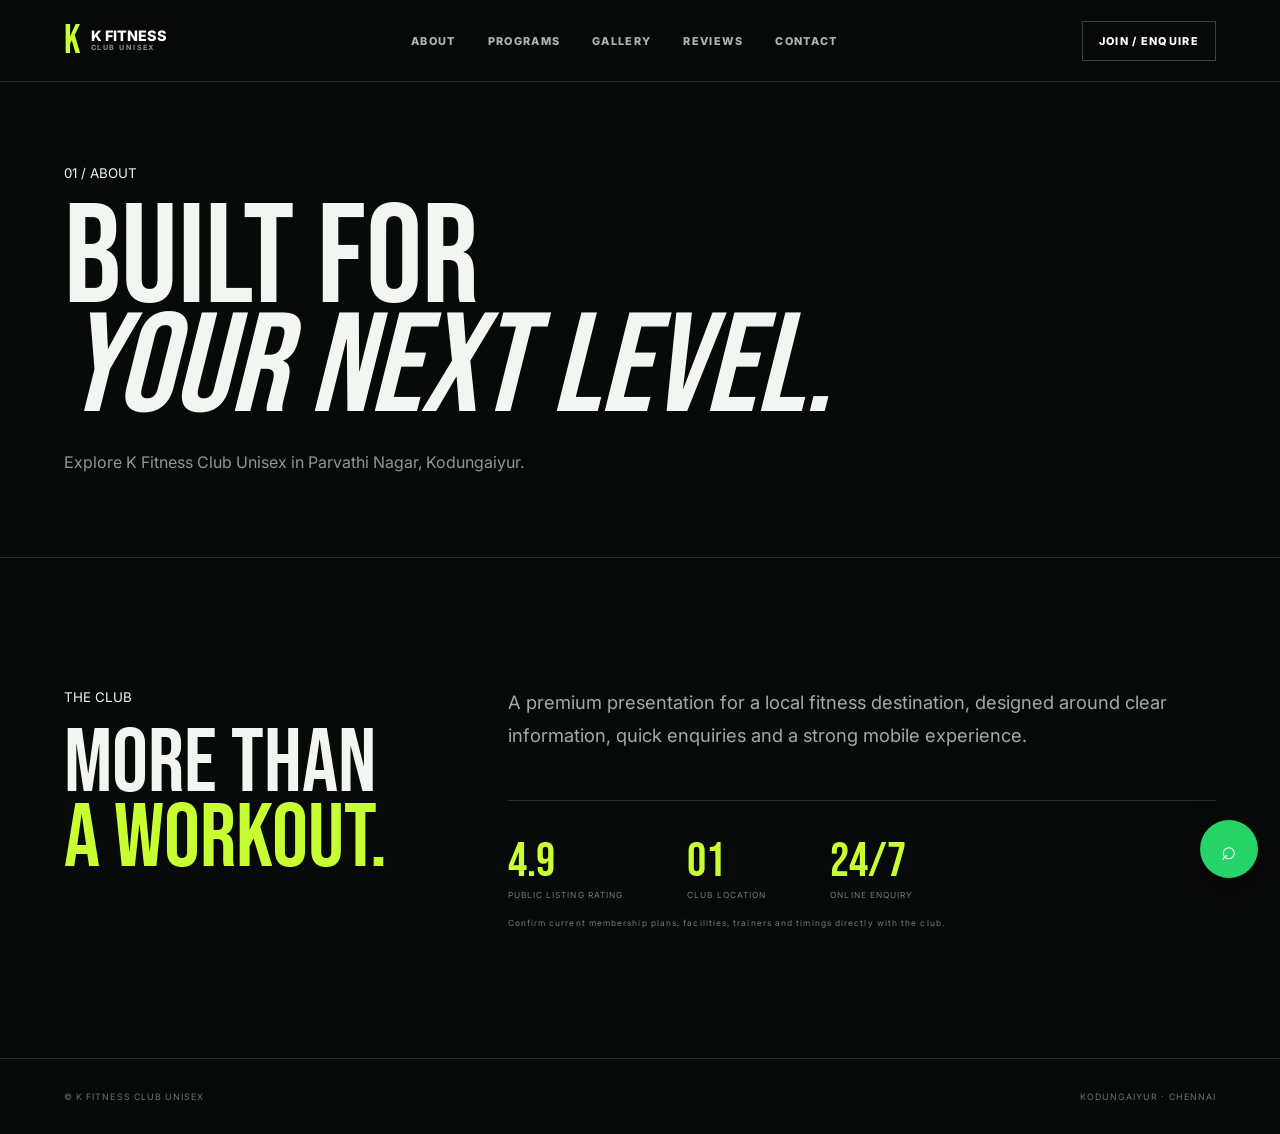
==== about.html @ e6a5bf35 "Add about.html page" ====
<!doctype html><html lang="en"><head><meta charset="utf-8"><meta name="viewport" content="width=device-width,initial-scale=1"><title>About | K Fitness Club Unisex</title><link rel="preconnect" href="https://fonts.googleapis.com"><link rel="preconnect" href="https://fonts.gstatic.com" crossorigin><link href="https://fonts.googleapis.com/css2?family=Bebas+Neue&family=Inter:wght@400;500;600;700;800&display=swap" rel="stylesheet"><link rel="stylesheet" href="styles.css"></head><body><header class="nav"><a class="brand" href="index.html"><b>K</b><span>K FITNESS<small>CLUB UNISEX</small></span></a><nav><a href="about.html">ABOUT</a><a href="programs.html">PROGRAMS</a><a href="gallery.html">GALLERY</a><a href="reviews.html">REVIEWS</a><a href="contact.html">CONTACT</a></nav><a class="navcta" href="https://wa.me/919080584625?text=Hi%20K%20Fitness%20Club%2C%20I%27d%20like%20to%20know%20more.">JOIN / ENQUIRE</a><button class="menu">☰</button></header><div class="mobile"><a href="about.html">ABOUT</a><a href="programs.html">PROGRAMS</a><a href="gallery.html">GALLERY</a><a href="reviews.html">REVIEWS</a><a href="contact.html">CONTACT</a></div><main><section class="inner-hero"><small>01 / ABOUT</small><h1>BUILT FOR<br><em>YOUR NEXT LEVEL.</em></h1><p>Explore K Fitness Club Unisex in Parvathi Nagar, Kodungaiyur.</p></section><section class="section about"><div><small>THE CLUB</small><h2>MORE THAN<br><em>A WORKOUT.</em></h2></div><div><p class="lead">A premium presentation for a local fitness destination, designed around clear information, quick enquiries and a strong mobile experience.</p><div class="stats"><div><b>4.9</b><span>PUBLIC LISTING RATING</span></div><div><b>01</b><span>CLUB LOCATION</span></div><div><b>24/7</b><span>ONLINE ENQUIRY</span></div></div><p class="note">Confirm current membership plans, facilities, trainers and timings directly with the club.</p></div></section></main><footer><span>© K FITNESS CLUB UNISEX</span><span>KODUNGAIYUR · CHENNAI</span></footer><a class="wa" href="https://wa.me/919080584625?text=Hi%20K%20Fitness%20Club%2C%20I%27d%20like%20to%20know%20more.">⌕</a><script src="script.js"></script></body></html>
---- styles.css ----
*{box-sizing:border-box;margin:0;padding:0}html{scroll-behavior:smooth}body{background:#080a09;color:#f2f5f0;font-family:Inter,sans-serif;overflow-x:hidden}.nav{height:82px;padding:0 5vw;display:flex;align-items:center;justify-content:space-between;border-bottom:1px solid #293029;position:fixed;inset:0 0 auto;z-index:10;background:#080a09dd;backdrop-filter:blur(18px)}.brand{display:flex;gap:10px;align-items:center;text-decoration:none;color:#fff;font-weight:800}.brand b{font:2.5rem/1 'Bebas Neue';color:#c8ff32}.brand span{font-size:.9rem;line-height:.8}.brand small{display:block;font-size:.45rem;letter-spacing:.2em;color:#7e887f;margin-top:4px}.nav nav{display:flex;gap:2rem}.nav nav a,.navcta{font-size:.68rem;font-weight:800;letter-spacing:.12em;text-decoration:none;color:#aeb7af}.nav nav a:hover{color:#c8ff32}.navcta{border:1px solid #3a433b;padding:12px 16px;color:#fff}.menu{display:none;background:none;border:0;color:#fff;font-size:1.5rem}.hero{min-height:100vh;padding:140px 5vw 70px;display:grid;grid-template-columns:1fr 1fr;gap:5vw;align-items:center}.copy small,.section>small,.top small{font-size:.57rem;letter-spacing:.22em;color:#7e897f;font-weight:800}.copy h1{font:clamp(5.5rem,11vw,11rem)/.76 'Bebas Neue';margin:1.3rem 0}.copy em,h2 em,.gallery em,.statement em{color:#c8ff32;font-style:normal}.copy p,.lead,.contact p{color:#a2aba4;line-height:1.8}.actions{display:flex;gap:12px;margin-top:2rem;flex-wrap:wrap}.primary,.outline{display:inline-flex;justify-content:center;padding:15px 19px;text-decoration:none;font-size:.68rem;font-weight:800;letter-spacing:.1em}.primary{background:#c8ff32;color:#080a09}.outline{border:1px solid #3b443d;color:#eef2ed}.heroimg{height:72vh;min-height:500px;position:relative;overflow:hidden}.heroimg img{width:100%;height:100%;object-fit:cover;filter:contrast(1.08) saturate(.75)}.rating{position:absolute;left:22px;bottom:22px;background:#c8ff32;color:#080a09;padding:14px 17px;display:flex;gap:12px;align-items:center}.rating b{font-size:2rem}.rating span{font-size:.5rem;font-weight:800;letter-spacing:.12em}.ticker{padding:20px 5vw;border-block:1px solid #293029;display:flex;justify-content:space-around;color:#707a71;font-size:.66rem;font-weight:800;letter-spacing:.2em}.ticker span:first-child{color:#c8ff32}.section{padding:10vw 5vw}.about{display:grid;grid-template-columns:.65fr 1.35fr;gap:8vw}.about h2,.top h2,.contact h2{font:clamp(4rem,7vw,7.5rem)/.84 'Bebas Neue';margin:1.3rem 0 2rem}.lead{font-size:1.15rem;max-width:760px}.stats{display:flex;gap:5vw;border-top:1px solid #293029;margin-top:3rem;padding-top:2rem}.stats div{display:flex;flex-direction:column}.stats b{font:3rem 'Bebas Neue';color:#c8ff32}.stats span,.note{font-size:.52rem;letter-spacing:.13em;color:#727c73}.note{line-height:1.7;margin-top:1rem}.dark{background:#101411}.top{display:flex;justify-content:space-between;align-items:end;margin-bottom:4rem}.top h2{text-align:right;margin:0}.grid{display:grid;grid-template-columns:repeat(4,1fr);border-top:1px solid #293029}.grid article{padding:2rem 1.5rem 2.5rem;border-right:1px solid #293029;min-height:290px;display:flex;flex-direction:column}.grid article:last-child{border:0}.grid article>b{color:#c8ff32;font-size:.6rem}.grid h3{font-size:1.1rem;line-height:1.05;margin:3rem 0 1rem}.grid p{font-size:.82rem;line-height:1.7;color:#89938b}.grid a{margin-top:auto;color:#c8ff32;text-decoration:none;font-size:.58rem;font-weight:800;letter-spacing:.12em}.gallery{margin-top:2.5rem;display:grid;grid-template-columns:1.1fr .9fr .9fr;gap:12px}.gallery img{width:100%;height:350px;object-fit:cover}.gallery .tall{height:550px;grid-row:span 2}.gallery div{background:#c8ff32;color:#080a09;min-height:188px;padding:2rem;font:3.2rem/.84 'Bebas Neue';display:flex;flex-direction:column;justify-content:end}.gallery div em{color:#080a09}.statement{padding:10vw 5vw;background:#151a16;text-align:center}.statement>span{font:5rem Georgia;color:#c8ff32}.statement h2{font:clamp(4rem,8vw,8rem)/.8 'Bebas Neue';margin:1rem 0 2rem}.statement small{font-size:.53rem;letter-spacing:.2em;color:#7a847b}.contact{display:grid;grid-template-columns:1fr .7fr;gap:8vw;align-items:end}.contact h2{margin:1.3rem 0 1.5rem}.card{border:1px solid #333b34;padding:2rem;display:flex;flex-direction:column;gap:1rem}.card small{font-size:.55rem;letter-spacing:.18em;color:#7b867d}.phone{font-size:1.4rem;font-weight:800;text-decoration:none;color:#f2f5f0}.card .primary{margin-top:1rem}.card a{width:100%}footer{border-top:1px solid #293029;padding:2rem 5vw;display:flex;justify-content:space-between;align-items:center;color:#69736a;font-size:.55rem;letter-spacing:.12em}.wa{position:fixed;right:22px;bottom:22px;width:58px;height:58px;border-radius:50%;display:grid;place-items:center;background:#25d366;color:#fff;text-decoration:none;font-size:1.6rem;z-index:20;box-shadow:0 12px 35px #0008}.mobile{display:none}@media(max-width:900px){.nav nav,.navcta{display:none}.menu{display:block}.hero{grid-template-columns:1fr;padding-top:125px}.heroimg{height:55vh}.about,.contact{grid-template-columns:1fr;gap:3rem}.grid{grid-template-columns:1fr 1fr}.grid article{border-bottom:1px solid #293029}.gallery{grid-template-columns:1fr 1fr}.gallery .tall{height:350px;grid-row:auto}.gallery div{grid-column:span 2}.mobile{position:fixed;inset:82px 0 0;background:#080a09;z-index:9;padding:35px 5vw;display:flex;flex-direction:column;gap:1.5rem;transform:translateX(100%);transition:.3s}.mobile.open{transform:none}.mobile a{font:3.5rem 'Bebas Neue';text-decoration:none;color:#fff}}@media(max-width:560px){.nav{height:72px}.hero{padding:105px 5vw 65px;display:block}.copy h1{font-size:5.5rem}.heroimg{margin-top:2.5rem;height:58vh}.actions a{width:100%}.ticker{justify-content:flex-start;gap:15px;overflow:hidden;white-space:nowrap}.ticker span:nth-of-type(n+3){display:none}.section{padding:18vw 5vw}.about h2,.top h2,.contact h2{font-size:4.2rem}.top{display:block}.top h2{text-align:left;margin-top:1rem}.stats{gap:1.5rem}.stats b{font-size:2.4rem}.grid{grid-template-columns:1fr}.grid article{border-right:0}.gallery{grid-template-columns:1fr}.gallery img,.gallery .tall{height:320px}.gallery div{grid-column:auto;min-height:220px}.statement h2{font-size:4.5rem}footer{flex-direction:column;gap:1rem;align-items:flex-start}.wa{right:16px;bottom:16px;width:54px;height:54px}}.reviews-section{background:#0c0f0d}.review-head{display:flex;justify-content:space-between;align-items:center;border-block:1px solid #293029;padding:2rem 0;margin-bottom:1.5rem}.review-head div{display:flex;align-items:center;gap:1rem;flex-wrap:wrap}.review-head strong{font:4rem 'Bebas Neue';color:#c8ff32}.review-head span{color:#c8ff32;letter-spacing:.15em}.review-head small{font-size:.52rem;letter-spacing:.13em;color:#727c73}.review-grid{display:grid;grid-template-columns:repeat(3,1fr);gap:14px}.review-card{background:#151a16;border:1px solid #293029;padding:1.8rem;min-height:220px;display:flex;flex-direction:column}.review-stars{color:#c8ff32;letter-spacing:.1em}.review-stars span{color:#4b554d}.review-card p{color:#dce2dd;line-height:1.7;margin:1.3rem 0 1.5rem}.review-card b{font-size:.75rem}.review-card small{color:#68736a;font-size:.48rem;letter-spacing:.14em;margin-top:.35rem}.review-add{margin-top:2rem;border:1px solid #293029;padding:2rem;display:grid;grid-template-columns:1fr 1fr;gap:3rem}.review-add h3{font:3rem 'Bebas Neue';margin:1rem 0}.review-add p{color:#7f8981;line-height:1.7;font-size:.8rem}.review-add form{display:flex;flex-direction:column;gap:10px}.review-add input,.review-add select,.review-add textarea{background:#080a09;border:1px solid #343d35;color:#fff;padding:14px;font:inherit}.review-add textarea{min-height:110px;resize:vertical}.review-add .primary{border:0;cursor:pointer}.mobile a[href="#reviews"]{display:block}@media(max-width:900px){.review-grid{grid-template-columns:1fr 1fr}.review-add{grid-template-columns:1fr}}@media(max-width:560px){.review-head{align-items:flex-start;flex-direction:column;gap:1.5rem}.review-head .outline{width:100%}.review-grid{grid-template-columns:1fr}.review-add{padding:1.3rem}.review-add h3{font-size:2.7rem}}.gallery-grid{display:grid;grid-template-columns:1.2fr .8fr .8fr;gap:12px}.photo{border:0;padding:0;background:#111;cursor:pointer;overflow:hidden;height:300px}.photo:first-child{height:520px;grid-row:span 2}.photo img{width:100%;height:100%;object-fit:cover;transition:transform .6s,filter .6s;filter:saturate(.8)}.photo:hover img{transform:scale(1.05);filter:saturate(1.05)}.gallery-statement{background:#c8ff32;color:#080a09;min-height:188px;padding:2rem;font:3.2rem/.84 'Bebas Neue';display:flex;flex-direction:column;justify-content:end}.gallery-statement em{color:#080a09}.gallery-tools{margin-top:18px;border:1px solid #293029;padding:1.2rem 1.4rem;display:flex;justify-content:space-between;align-items:center;gap:20px}.gallery-tools small{font-size:.5rem;letter-spacing:.15em;color:#7b857d}.gallery-tools p{font-size:.75rem;color:#7d887f;margin-top:6px}.upload-btn{background:#c8ff32;color:#080a09;padding:13px 17px;font-size:.62rem;font-weight:800;letter-spacing:.1em;cursor:pointer;white-space:nowrap}.uploaded-gallery{display:grid;grid-template-columns:repeat(4,1fr);gap:12px;margin-top:12px}.uploaded-gallery img{width:100%;height:190px;object-fit:cover;cursor:pointer}.lightbox{position:fixed;inset:0;background:#000e;z-index:100;display:none;place-items:center;padding:30px}.lightbox.open{display:grid}.lightbox img{max-width:95vw;max-height:88vh;object-fit:contain}.lightbox button{position:absolute;top:20px;right:25px;background:none;border:0;color:#fff;font-size:2rem;cursor:pointer}@media(max-width:900px){.gallery-grid{grid-template-columns:1fr 1fr}.photo:first-child{height:350px;grid-row:auto}.gallery-statement{grid-column:span 2}.uploaded-gallery{grid-template-columns:repeat(3,1fr)}}@media(max-width:560px){.gallery-grid{grid-template-columns:1fr}.gallery-statement{grid-column:auto;min-height:220px}.photo,.photo:first-child{height:320px}.gallery-tools{flex-direction:column;align-items:stretch}.upload-btn{text-align:center}.uploaded-gallery{grid-template-columns:1fr 1fr}.uploaded-gallery img{height:150px}}.review-summary{display:grid;grid-template-columns:.8fr 1fr 1.1fr;gap:2rem;border-block:1px solid #293029;padding:2rem 0;margin-bottom:1.5rem;align-items:center}.score-box{display:flex;flex-direction:column}.score-box strong{font:5rem/.8 'Bebas Neue';color:#c8ff32}.score-box span{color:#c8ff32;letter-spacing:.16em;margin:10px 0}.score-box small{font-size:.5rem;letter-spacing:.12em;color:#727c73}.bar-box{display:flex;flex-direction:column;gap:7px}.bar-box div{display:grid;grid-template-columns:12px 1fr;gap:8px;align-items:center;font-size:.55rem;color:#7b857d}.bar-box i{height:5px;background:#293029;display:block;overflow:hidden}.bar-box b{height:100%;background:#c8ff32;display:block}.review-actions{display:flex;flex-direction:column;gap:9px}.review-actions a{width:100%;text-align:center}.review-card{position:relative}.review-card:before{content:'“';position:absolute;right:16px;top:8px;color:#293029;font:4rem Georgia}@media(max-width:900px){.review-summary{grid-template-columns:1fr 1fr}.review-actions{grid-column:span 2;flex-direction:row}.review-actions a{flex:1}}@media(max-width:560px){.review-summary{grid-template-columns:1fr}.review-actions{grid-column:auto;flex-direction:column}}.inner-hero{min-height:62vh;padding:160px 5vw 80px;display:flex;flex-direction:column;justify-content:end;border-bottom:1px solid #293029}.inner-hero h1{font:clamp(5rem,11vw,11rem)/.78 'Bebas Neue';margin:1.5rem 0}.inner-hero p{color:#8e9890;max-width:600px;line-height:1.8}.page-link{margin-top:18px}.nav nav a{white-space:nowrap}@media(max-width:1100px){.nav nav{gap:1rem}.nav nav a{font-size:.55rem}}
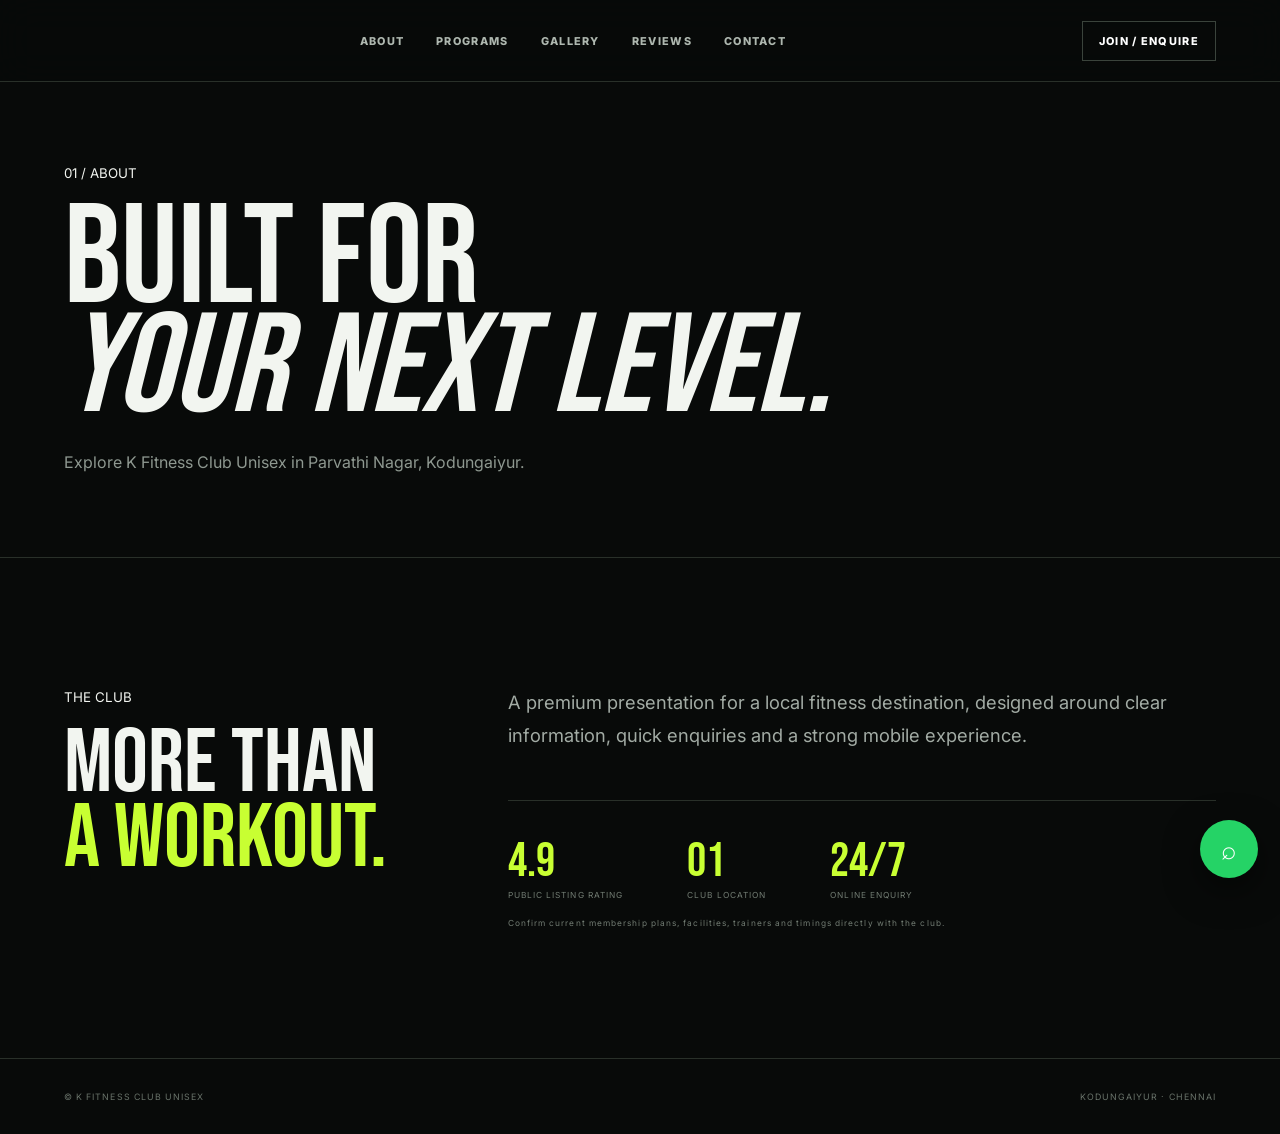
==== commit c0b24788: "Use K Fitness logo and yellow branding" ====
--- a/about.html
+++ b/about.html
@@ -1 +1 @@
-<!doctype html><html lang="en"><head><meta charset="utf-8"><meta name="viewport" content="width=device-width,initial-scale=1"><title>About | K Fitness Club Unisex</title><link rel="preconnect" href="https://fonts.googleapis.com"><link rel="preconnect" href="https://fonts.gstatic.com" crossorigin><link href="https://fonts.googleapis.com/css2?family=Bebas+Neue&family=Inter:wght@400;500;600;700;800&display=swap" rel="stylesheet"><link rel="stylesheet" href="styles.css"></head><body><header class="nav"><a class="brand" href="index.html"><b>K</b><span>K FITNESS<small>CLUB UNISEX</small></span></a><nav><a href="about.html">ABOUT</a><a href="programs.html">PROGRAMS</a><a href="gallery.html">GALLERY</a><a href="reviews.html">REVIEWS</a><a href="contact.html">CONTACT</a></nav><a class="navcta" href="https://wa.me/919080584625?text=Hi%20K%20Fitness%20Club%2C%20I%27d%20like%20to%20know%20more.">JOIN / ENQUIRE</a><button class="menu">☰</button></header><div class="mobile"><a href="about.html">ABOUT</a><a href="programs.html">PROGRAMS</a><a href="gallery.html">GALLERY</a><a href="reviews.html">REVIEWS</a><a href="contact.html">CONTACT</a></div><main><section class="inner-hero"><small>01 / ABOUT</small><h1>BUILT FOR<br><em>YOUR NEXT LEVEL.</em></h1><p>Explore K Fitness Club Unisex in Parvathi Nagar, Kodungaiyur.</p></section><section class="section about"><div><small>THE CLUB</small><h2>MORE THAN<br><em>A WORKOUT.</em></h2></div><div><p class="lead">A premium presentation for a local fitness destination, designed around clear information, quick enquiries and a strong mobile experience.</p><div class="stats"><div><b>4.9</b><span>PUBLIC LISTING RATING</span></div><div><b>01</b><span>CLUB LOCATION</span></div><div><b>24/7</b><span>ONLINE ENQUIRY</span></div></div><p class="note">Confirm current membership plans, facilities, trainers and timings directly with the club.</p></div></section></main><footer><span>© K FITNESS CLUB UNISEX</span><span>KODUNGAIYUR · CHENNAI</span></footer><a class="wa" href="https://wa.me/919080584625?text=Hi%20K%20Fitness%20Club%2C%20I%27d%20like%20to%20know%20more.">⌕</a><script src="script.js"></script></body></html>+<!doctype html><html lang="en"><head><meta charset="utf-8"><meta name="viewport" content="width=device-width,initial-scale=1"><title>About | K Fitness Club Unisex</title><link rel="preconnect" href="https://fonts.googleapis.com"><link rel="preconnect" href="https://fonts.gstatic.com" crossorigin><link href="https://fonts.googleapis.com/css2?family=Bebas+Neue&family=Inter:wght@400;500;600;700;800&display=swap" rel="stylesheet"><link rel="stylesheet" href="styles.css"></head><body><header class="nav"><a class="brand" href="index.html"><img class="brand-logo" src="logo.svg" alt="K Fitness Club Unisex"></a><nav><a href="about.html">ABOUT</a><a href="programs.html">PROGRAMS</a><a href="gallery.html">GALLERY</a><a href="reviews.html">REVIEWS</a><a href="contact.html">CONTACT</a></nav><a class="navcta" href="https://wa.me/919080584625?text=Hi%20K%20Fitness%20Club%2C%20I%27d%20like%20to%20know%20more.">JOIN / ENQUIRE</a><button class="menu">☰</button></header><div class="mobile"><a href="about.html">ABOUT</a><a href="programs.html">PROGRAMS</a><a href="gallery.html">GALLERY</a><a href="reviews.html">REVIEWS</a><a href="contact.html">CONTACT</a></div><main><section class="inner-hero"><small>01 / ABOUT</small><h1>BUILT FOR<br><em>YOUR NEXT LEVEL.</em></h1><p>Explore K Fitness Club Unisex in Parvathi Nagar, Kodungaiyur.</p></section><section class="section about"><div><small>THE CLUB</small><h2>MORE THAN<br><em>A WORKOUT.</em></h2></div><div><p class="lead">A premium presentation for a local fitness destination, designed around clear information, quick enquiries and a strong mobile experience.</p><div class="stats"><div><b>4.9</b><span>PUBLIC LISTING RATING</span></div><div><b>01</b><span>CLUB LOCATION</span></div><div><b>24/7</b><span>ONLINE ENQUIRY</span></div></div><p class="note">Confirm current membership plans, facilities, trainers and timings directly with the club.</p></div></section></main><footer><span>© K FITNESS CLUB UNISEX</span><span>KODUNGAIYUR · CHENNAI</span></footer><a class="wa" href="https://wa.me/919080584625?text=Hi%20K%20Fitness%20Club%2C%20I%27d%20like%20to%20know%20more.">⌕</a><script src="script.js"></script></body></html>
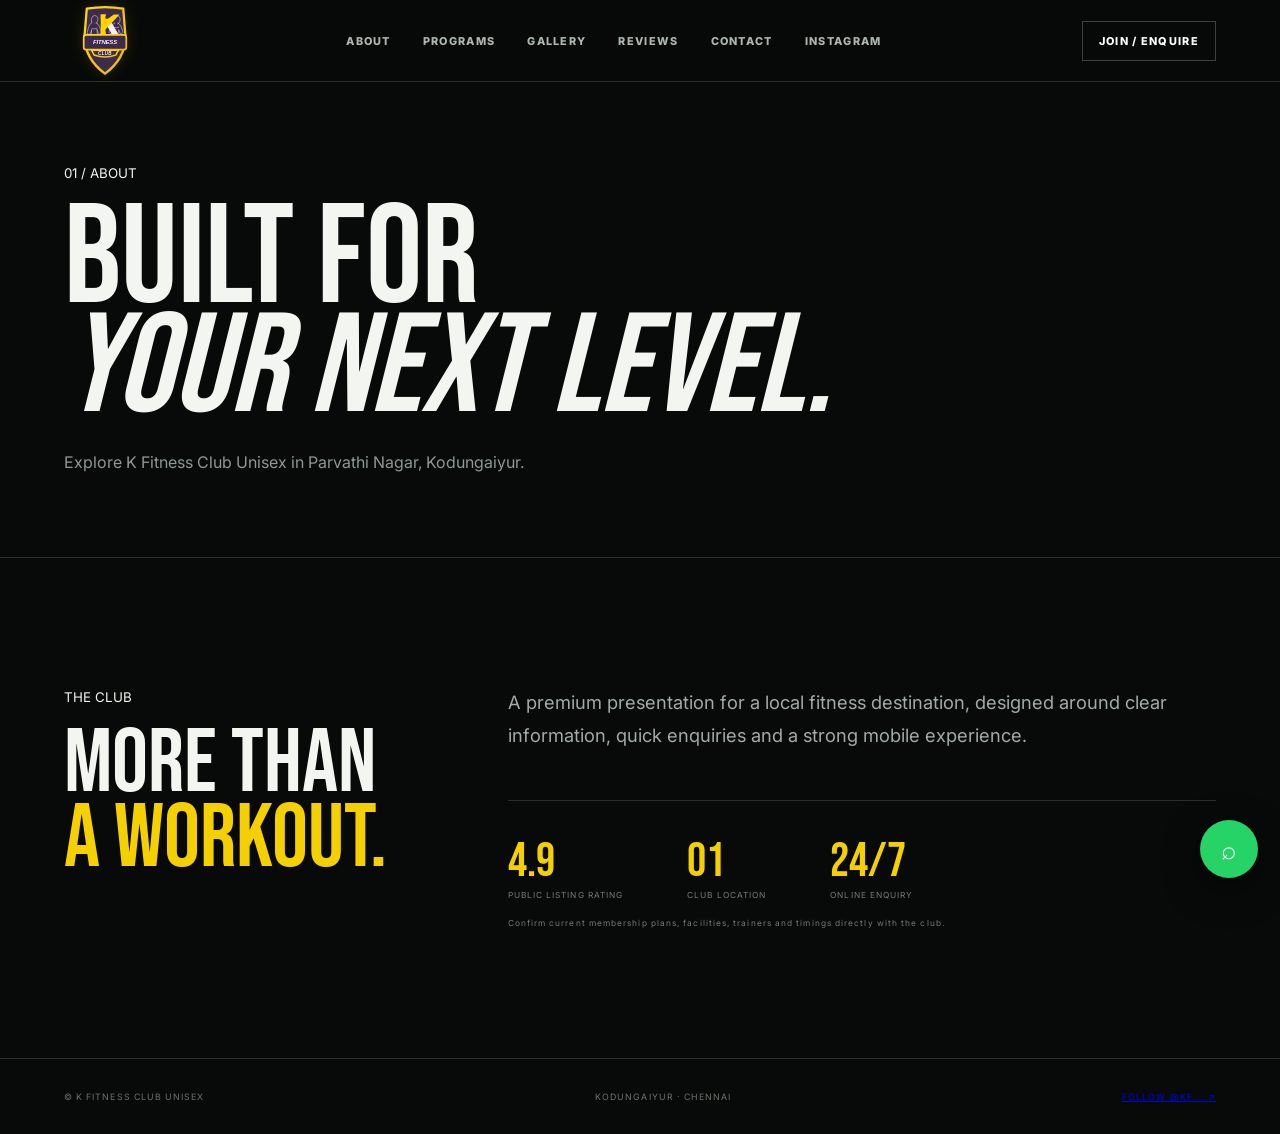
==== commit 425cef91: "Add official K Fitness Instagram link" ====
--- a/about.html
+++ b/about.html
@@ -1 +1 @@
-<!doctype html><html lang="en"><head><meta charset="utf-8"><meta name="viewport" content="width=device-width,initial-scale=1"><title>About | K Fitness Club Unisex</title><link rel="preconnect" href="https://fonts.googleapis.com"><link rel="preconnect" href="https://fonts.gstatic.com" crossorigin><link href="https://fonts.googleapis.com/css2?family=Bebas+Neue&family=Inter:wght@400;500;600;700;800&display=swap" rel="stylesheet"><link rel="stylesheet" href="styles.css"></head><body><header class="nav"><a class="brand" href="index.html"><img class="brand-logo" src="logo.svg" alt="K Fitness Club Unisex"></a><nav><a href="about.html">ABOUT</a><a href="programs.html">PROGRAMS</a><a href="gallery.html">GALLERY</a><a href="reviews.html">REVIEWS</a><a href="contact.html">CONTACT</a></nav><a class="navcta" href="https://wa.me/919080584625?text=Hi%20K%20Fitness%20Club%2C%20I%27d%20like%20to%20know%20more.">JOIN / ENQUIRE</a><button class="menu">☰</button></header><div class="mobile"><a href="about.html">ABOUT</a><a href="programs.html">PROGRAMS</a><a href="gallery.html">GALLERY</a><a href="reviews.html">REVIEWS</a><a href="contact.html">CONTACT</a></div><main><section class="inner-hero"><small>01 / ABOUT</small><h1>BUILT FOR<br><em>YOUR NEXT LEVEL.</em></h1><p>Explore K Fitness Club Unisex in Parvathi Nagar, Kodungaiyur.</p></section><section class="section about"><div><small>THE CLUB</small><h2>MORE THAN<br><em>A WORKOUT.</em></h2></div><div><p class="lead">A premium presentation for a local fitness destination, designed around clear information, quick enquiries and a strong mobile experience.</p><div class="stats"><div><b>4.9</b><span>PUBLIC LISTING RATING</span></div><div><b>01</b><span>CLUB LOCATION</span></div><div><b>24/7</b><span>ONLINE ENQUIRY</span></div></div><p class="note">Confirm current membership plans, facilities, trainers and timings directly with the club.</p></div></section></main><footer><span>© K FITNESS CLUB UNISEX</span><span>KODUNGAIYUR · CHENNAI</span></footer><a class="wa" href="https://wa.me/919080584625?text=Hi%20K%20Fitness%20Club%2C%20I%27d%20like%20to%20know%20more.">⌕</a><script src="script.js"></script></body></html>+<!doctype html><html lang="en"><head><meta charset="utf-8"><meta name="viewport" content="width=device-width,initial-scale=1"><title>About | K Fitness Club Unisex</title><link rel="preconnect" href="https://fonts.googleapis.com"><link rel="preconnect" href="https://fonts.gstatic.com" crossorigin><link href="https://fonts.googleapis.com/css2?family=Bebas+Neue&family=Inter:wght@400;500;600;700;800&display=swap" rel="stylesheet"><link rel="stylesheet" href="styles.css"></head><body><header class="nav"><a class="brand" href="index.html"><img class="brand-logo" src="logo.svg" alt="K Fitness Club Unisex"></a><nav><a href="about.html">ABOUT</a><a href="programs.html">PROGRAMS</a><a href="gallery.html">GALLERY</a><a href="reviews.html">REVIEWS</a><a href="contact.html">CONTACT</a><a href="https://www.instagram.com/kfitnessclub_kodungaiyur/?stkn=MW01eGYybTQ4b3J2Yw==" target="_blank" rel="noopener">INSTAGRAM</a></nav><a class="navcta" href="https://wa.me/919080584625?text=Hi%20K%20Fitness%20Club%2C%20I%27d%20like%20to%20know%20more.">JOIN / ENQUIRE</a><button class="menu">☰</button></header><div class="mobile"><a href="about.html">ABOUT</a><a href="programs.html">PROGRAMS</a><a href="gallery.html">GALLERY</a><a href="reviews.html">REVIEWS</a><a href="contact.html">CONTACT</a><a href="https://www.instagram.com/kfitnessclub_kodungaiyur/?stkn=MW01eGYybTQ4b3J2Yw==" target="_blank" rel="noopener">INSTAGRAM ↗</a></div><main><section class="inner-hero"><small>01 / ABOUT</small><h1>BUILT FOR<br><em>YOUR NEXT LEVEL.</em></h1><p>Explore K Fitness Club Unisex in Parvathi Nagar, Kodungaiyur.</p></section><section class="section about"><div><small>THE CLUB</small><h2>MORE THAN<br><em>A WORKOUT.</em></h2></div><div><p class="lead">A premium presentation for a local fitness destination, designed around clear information, quick enquiries and a strong mobile experience.</p><div class="stats"><div><b>4.9</b><span>PUBLIC LISTING RATING</span></div><div><b>01</b><span>CLUB LOCATION</span></div><div><b>24/7</b><span>ONLINE ENQUIRY</span></div></div><p class="note">Confirm current membership plans, facilities, trainers and timings directly with the club.</p></div></section></main><footer><span>© K FITNESS CLUB UNISEX</span><span>KODUNGAIYUR · CHENNAI</span><a class="footer-insta" href="https://www.instagram.com/kfitnessclub_kodungaiyur/?stkn=MW01eGYybTQ4b3J2Yw==" target="_blank" rel="noopener">FOLLOW @KF... ↗</a></footer><a class="wa" href="https://wa.me/919080584625?text=Hi%20K%20Fitness%20Club%2C%20I%27d%20like%20to%20know%20more.">⌕</a><script src="script.js"></script></body></html>
--- a/styles.css
+++ b/styles.css
@@ -1 +1 @@
-*{box-sizing:border-box;margin:0;padding:0}html{scroll-behavior:smooth}body{background:#080a09;color:#f2f5f0;font-family:Inter,sans-serif;overflow-x:hidden}.nav{height:82px;padding:0 5vw;display:flex;align-items:center;justify-content:space-between;border-bottom:1px solid #293029;position:fixed;inset:0 0 auto;z-index:10;background:#080a09dd;backdrop-filter:blur(18px)}.brand{display:flex;gap:10px;align-items:center;text-decoration:none;color:#fff;font-weight:800}.brand b{font:2.5rem/1 'Bebas Neue';color:#c8ff32}.brand span{font-size:.9rem;line-height:.8}.brand small{display:block;font-size:.45rem;letter-spacing:.2em;color:#7e887f;margin-top:4px}.nav nav{display:flex;gap:2rem}.nav nav a,.navcta{font-size:.68rem;font-weight:800;letter-spacing:.12em;text-decoration:none;color:#aeb7af}.nav nav a:hover{color:#c8ff32}.navcta{border:1px solid #3a433b;padding:12px 16px;color:#fff}.menu{display:none;background:none;border:0;color:#fff;font-size:1.5rem}.hero{min-height:100vh;padding:140px 5vw 70px;display:grid;grid-template-columns:1fr 1fr;gap:5vw;align-items:center}.copy small,.section>small,.top small{font-size:.57rem;letter-spacing:.22em;color:#7e897f;font-weight:800}.copy h1{font:clamp(5.5rem,11vw,11rem)/.76 'Bebas Neue';margin:1.3rem 0}.copy em,h2 em,.gallery em,.statement em{color:#c8ff32;font-style:normal}.copy p,.lead,.contact p{color:#a2aba4;line-height:1.8}.actions{display:flex;gap:12px;margin-top:2rem;flex-wrap:wrap}.primary,.outline{display:inline-flex;justify-content:center;padding:15px 19px;text-decoration:none;font-size:.68rem;font-weight:800;letter-spacing:.1em}.primary{background:#c8ff32;color:#080a09}.outline{border:1px solid #3b443d;color:#eef2ed}.heroimg{height:72vh;min-height:500px;position:relative;overflow:hidden}.heroimg img{width:100%;height:100%;object-fit:cover;filter:contrast(1.08) saturate(.75)}.rating{position:absolute;left:22px;bottom:22px;background:#c8ff32;color:#080a09;padding:14px 17px;display:flex;gap:12px;align-items:center}.rating b{font-size:2rem}.rating span{font-size:.5rem;font-weight:800;letter-spacing:.12em}.ticker{padding:20px 5vw;border-block:1px solid #293029;display:flex;justify-content:space-around;color:#707a71;font-size:.66rem;font-weight:800;letter-spacing:.2em}.ticker span:first-child{color:#c8ff32}.section{padding:10vw 5vw}.about{display:grid;grid-template-columns:.65fr 1.35fr;gap:8vw}.about h2,.top h2,.contact h2{font:clamp(4rem,7vw,7.5rem)/.84 'Bebas Neue';margin:1.3rem 0 2rem}.lead{font-size:1.15rem;max-width:760px}.stats{display:flex;gap:5vw;border-top:1px solid #293029;margin-top:3rem;padding-top:2rem}.stats div{display:flex;flex-direction:column}.stats b{font:3rem 'Bebas Neue';color:#c8ff32}.stats span,.note{font-size:.52rem;letter-spacing:.13em;color:#727c73}.note{line-height:1.7;margin-top:1rem}.dark{background:#101411}.top{display:flex;justify-content:space-between;align-items:end;margin-bottom:4rem}.top h2{text-align:right;margin:0}.grid{display:grid;grid-template-columns:repeat(4,1fr);border-top:1px solid #293029}.grid article{padding:2rem 1.5rem 2.5rem;border-right:1px solid #293029;min-height:290px;display:flex;flex-direction:column}.grid article:last-child{border:0}.grid article>b{color:#c8ff32;font-size:.6rem}.grid h3{font-size:1.1rem;line-height:1.05;margin:3rem 0 1rem}.grid p{font-size:.82rem;line-height:1.7;color:#89938b}.grid a{margin-top:auto;color:#c8ff32;text-decoration:none;font-size:.58rem;font-weight:800;letter-spacing:.12em}.gallery{margin-top:2.5rem;display:grid;grid-template-columns:1.1fr .9fr .9fr;gap:12px}.gallery img{width:100%;height:350px;object-fit:cover}.gallery .tall{height:550px;grid-row:span 2}.gallery div{background:#c8ff32;color:#080a09;min-height:188px;padding:2rem;font:3.2rem/.84 'Bebas Neue';display:flex;flex-direction:column;justify-content:end}.gallery div em{color:#080a09}.statement{padding:10vw 5vw;background:#151a16;text-align:center}.statement>span{font:5rem Georgia;color:#c8ff32}.statement h2{font:clamp(4rem,8vw,8rem)/.8 'Bebas Neue';margin:1rem 0 2rem}.statement small{font-size:.53rem;letter-spacing:.2em;color:#7a847b}.contact{display:grid;grid-template-columns:1fr .7fr;gap:8vw;align-items:end}.contact h2{margin:1.3rem 0 1.5rem}.card{border:1px solid #333b34;padding:2rem;display:flex;flex-direction:column;gap:1rem}.card small{font-size:.55rem;letter-spacing:.18em;color:#7b867d}.phone{font-size:1.4rem;font-weight:800;text-decoration:none;color:#f2f5f0}.card .primary{margin-top:1rem}.card a{width:100%}footer{border-top:1px solid #293029;padding:2rem 5vw;display:flex;justify-content:space-between;align-items:center;color:#69736a;font-size:.55rem;letter-spacing:.12em}.wa{position:fixed;right:22px;bottom:22px;width:58px;height:58px;border-radius:50%;display:grid;place-items:center;background:#25d366;color:#fff;text-decoration:none;font-size:1.6rem;z-index:20;box-shadow:0 12px 35px #0008}.mobile{display:none}@media(max-width:900px){.nav nav,.navcta{display:none}.menu{display:block}.hero{grid-template-columns:1fr;padding-top:125px}.heroimg{height:55vh}.about,.contact{grid-template-columns:1fr;gap:3rem}.grid{grid-template-columns:1fr 1fr}.grid article{border-bottom:1px solid #293029}.gallery{grid-template-columns:1fr 1fr}.gallery .tall{height:350px;grid-row:auto}.gallery div{grid-column:span 2}.mobile{position:fixed;inset:82px 0 0;background:#080a09;z-index:9;padding:35px 5vw;display:flex;flex-direction:column;gap:1.5rem;transform:translateX(100%);transition:.3s}.mobile.open{transform:none}.mobile a{font:3.5rem 'Bebas Neue';text-decoration:none;color:#fff}}@media(max-width:560px){.nav{height:72px}.hero{padding:105px 5vw 65px;display:block}.copy h1{font-size:5.5rem}.heroimg{margin-top:2.5rem;height:58vh}.actions a{width:100%}.ticker{justify-content:flex-start;gap:15px;overflow:hidden;white-space:nowrap}.ticker span:nth-of-type(n+3){display:none}.section{padding:18vw 5vw}.about h2,.top h2,.contact h2{font-size:4.2rem}.top{display:block}.top h2{text-align:left;margin-top:1rem}.stats{gap:1.5rem}.stats b{font-size:2.4rem}.grid{grid-template-columns:1fr}.grid article{border-right:0}.gallery{grid-template-columns:1fr}.gallery img,.gallery .tall{height:320px}.gallery div{grid-column:auto;min-height:220px}.statement h2{font-size:4.5rem}footer{flex-direction:column;gap:1rem;align-items:flex-start}.wa{right:16px;bottom:16px;width:54px;height:54px}}.reviews-section{background:#0c0f0d}.review-head{display:flex;justify-content:space-between;align-items:center;border-block:1px solid #293029;padding:2rem 0;margin-bottom:1.5rem}.review-head div{display:flex;align-items:center;gap:1rem;flex-wrap:wrap}.review-head strong{font:4rem 'Bebas Neue';color:#c8ff32}.review-head span{color:#c8ff32;letter-spacing:.15em}.review-head small{font-size:.52rem;letter-spacing:.13em;color:#727c73}.review-grid{display:grid;grid-template-columns:repeat(3,1fr);gap:14px}.review-card{background:#151a16;border:1px solid #293029;padding:1.8rem;min-height:220px;display:flex;flex-direction:column}.review-stars{color:#c8ff32;letter-spacing:.1em}.review-stars span{color:#4b554d}.review-card p{color:#dce2dd;line-height:1.7;margin:1.3rem 0 1.5rem}.review-card b{font-size:.75rem}.review-card small{color:#68736a;font-size:.48rem;letter-spacing:.14em;margin-top:.35rem}.review-add{margin-top:2rem;border:1px solid #293029;padding:2rem;display:grid;grid-template-columns:1fr 1fr;gap:3rem}.review-add h3{font:3rem 'Bebas Neue';margin:1rem 0}.review-add p{color:#7f8981;line-height:1.7;font-size:.8rem}.review-add form{display:flex;flex-direction:column;gap:10px}.review-add input,.review-add select,.review-add textarea{background:#080a09;border:1px solid #343d35;color:#fff;padding:14px;font:inherit}.review-add textarea{min-height:110px;resize:vertical}.review-add .primary{border:0;cursor:pointer}.mobile a[href="#reviews"]{display:block}@media(max-width:900px){.review-grid{grid-template-columns:1fr 1fr}.review-add{grid-template-columns:1fr}}@media(max-width:560px){.review-head{align-items:flex-start;flex-direction:column;gap:1.5rem}.review-head .outline{width:100%}.review-grid{grid-template-columns:1fr}.review-add{padding:1.3rem}.review-add h3{font-size:2.7rem}}.gallery-grid{display:grid;grid-template-columns:1.2fr .8fr .8fr;gap:12px}.photo{border:0;padding:0;background:#111;cursor:pointer;overflow:hidden;height:300px}.photo:first-child{height:520px;grid-row:span 2}.photo img{width:100%;height:100%;object-fit:cover;transition:transform .6s,filter .6s;filter:saturate(.8)}.photo:hover img{transform:scale(1.05);filter:saturate(1.05)}.gallery-statement{background:#c8ff32;color:#080a09;min-height:188px;padding:2rem;font:3.2rem/.84 'Bebas Neue';display:flex;flex-direction:column;justify-content:end}.gallery-statement em{color:#080a09}.gallery-tools{margin-top:18px;border:1px solid #293029;padding:1.2rem 1.4rem;display:flex;justify-content:space-between;align-items:center;gap:20px}.gallery-tools small{font-size:.5rem;letter-spacing:.15em;color:#7b857d}.gallery-tools p{font-size:.75rem;color:#7d887f;margin-top:6px}.upload-btn{background:#c8ff32;color:#080a09;padding:13px 17px;font-size:.62rem;font-weight:800;letter-spacing:.1em;cursor:pointer;white-space:nowrap}.uploaded-gallery{display:grid;grid-template-columns:repeat(4,1fr);gap:12px;margin-top:12px}.uploaded-gallery img{width:100%;height:190px;object-fit:cover;cursor:pointer}.lightbox{position:fixed;inset:0;background:#000e;z-index:100;display:none;place-items:center;padding:30px}.lightbox.open{display:grid}.lightbox img{max-width:95vw;max-height:88vh;object-fit:contain}.lightbox button{position:absolute;top:20px;right:25px;background:none;border:0;color:#fff;font-size:2rem;cursor:pointer}@media(max-width:900px){.gallery-grid{grid-template-columns:1fr 1fr}.photo:first-child{height:350px;grid-row:auto}.gallery-statement{grid-column:span 2}.uploaded-gallery{grid-template-columns:repeat(3,1fr)}}@media(max-width:560px){.gallery-grid{grid-template-columns:1fr}.gallery-statement{grid-column:auto;min-height:220px}.photo,.photo:first-child{height:320px}.gallery-tools{flex-direction:column;align-items:stretch}.upload-btn{text-align:center}.uploaded-gallery{grid-template-columns:1fr 1fr}.uploaded-gallery img{height:150px}}.review-summary{display:grid;grid-template-columns:.8fr 1fr 1.1fr;gap:2rem;border-block:1px solid #293029;padding:2rem 0;margin-bottom:1.5rem;align-items:center}.score-box{display:flex;flex-direction:column}.score-box strong{font:5rem/.8 'Bebas Neue';color:#c8ff32}.score-box span{color:#c8ff32;letter-spacing:.16em;margin:10px 0}.score-box small{font-size:.5rem;letter-spacing:.12em;color:#727c73}.bar-box{display:flex;flex-direction:column;gap:7px}.bar-box div{display:grid;grid-template-columns:12px 1fr;gap:8px;align-items:center;font-size:.55rem;color:#7b857d}.bar-box i{height:5px;background:#293029;display:block;overflow:hidden}.bar-box b{height:100%;background:#c8ff32;display:block}.review-actions{display:flex;flex-direction:column;gap:9px}.review-actions a{width:100%;text-align:center}.review-card{position:relative}.review-card:before{content:'“';position:absolute;right:16px;top:8px;color:#293029;font:4rem Georgia}@media(max-width:900px){.review-summary{grid-template-columns:1fr 1fr}.review-actions{grid-column:span 2;flex-direction:row}.review-actions a{flex:1}}@media(max-width:560px){.review-summary{grid-template-columns:1fr}.review-actions{grid-column:auto;flex-direction:column}}.inner-hero{min-height:62vh;padding:160px 5vw 80px;display:flex;flex-direction:column;justify-content:end;border-bottom:1px solid #293029}.inner-hero h1{font:clamp(5rem,11vw,11rem)/.78 'Bebas Neue';margin:1.5rem 0}.inner-hero p{color:#8e9890;max-width:600px;line-height:1.8}.page-link{margin-top:18px}.nav nav a{white-space:nowrap}@media(max-width:1100px){.nav nav{gap:1rem}.nav nav a{font-size:.55rem}}+*{box-sizing:border-box;margin:0;padding:0}html{scroll-behavior:smooth}body{background:#080a09;color:#f2f5f0;font-family:Inter,sans-serif;overflow-x:hidden}.nav{height:82px;padding:0 5vw;display:flex;align-items:center;justify-content:space-between;border-bottom:1px solid #293029;position:fixed;inset:0 0 auto;z-index:10;background:#080a09dd;backdrop-filter:blur(18px)}.brand{display:flex;align-items:center;text-decoration:none;color:#fff}.brand-logo{width:185px;height:auto;display:block}.brand b{font:2.5rem/1 'Bebas Neue';color:#f4d000}.brand span{font-size:.9rem;line-height:.8}.brand small{display:block;font-size:.45rem;letter-spacing:.2em;color:#7e887f;margin-top:4px}.nav nav{display:flex;gap:2rem}.nav nav a,.navcta{font-size:.68rem;font-weight:800;letter-spacing:.12em;text-decoration:none;color:#aeb7af}.nav nav a:hover{color:#f4d000}.navcta{border:1px solid #3a433b;padding:12px 16px;color:#fff}.menu{display:none;background:none;border:0;color:#fff;font-size:1.5rem}.hero{min-height:100vh;padding:140px 5vw 70px;display:grid;grid-template-columns:1fr 1fr;gap:5vw;align-items:center}.copy small,.section>small,.top small{font-size:.57rem;letter-spacing:.22em;color:#7e897f;font-weight:800}.copy h1{font:clamp(5.5rem,11vw,11rem)/.76 'Bebas Neue';margin:1.3rem 0}.copy em,h2 em,.gallery em,.statement em{color:#f4d000;font-style:normal}.copy p,.lead,.contact p{color:#a2aba4;line-height:1.8}.actions{display:flex;gap:12px;margin-top:2rem;flex-wrap:wrap}.primary,.outline{display:inline-flex;justify-content:center;padding:15px 19px;text-decoration:none;font-size:.68rem;font-weight:800;letter-spacing:.1em}.primary{background:#f4d000;color:#080a09}.outline{border:1px solid #3b443d;color:#eef2ed}.heroimg{height:72vh;min-height:500px;position:relative;overflow:hidden}.heroimg img{width:100%;height:100%;object-fit:cover;filter:contrast(1.08) saturate(.75)}.rating{position:absolute;left:22px;bottom:22px;background:#f4d000;color:#080a09;padding:14px 17px;display:flex;gap:12px;align-items:center}.rating b{font-size:2rem}.rating span{font-size:.5rem;font-weight:800;letter-spacing:.12em}.ticker{padding:20px 5vw;border-block:1px solid #293029;display:flex;justify-content:space-around;color:#707a71;font-size:.66rem;font-weight:800;letter-spacing:.2em}.ticker span:first-child{color:#f4d000}.section{padding:10vw 5vw}.about{display:grid;grid-template-columns:.65fr 1.35fr;gap:8vw}.about h2,.top h2,.contact h2{font:clamp(4rem,7vw,7.5rem)/.84 'Bebas Neue';margin:1.3rem 0 2rem}.lead{font-size:1.15rem;max-width:760px}.stats{display:flex;gap:5vw;border-top:1px solid #293029;margin-top:3rem;padding-top:2rem}.stats div{display:flex;flex-direction:column}.stats b{font:3rem 'Bebas Neue';color:#f4d000}.stats span,.note{font-size:.52rem;letter-spacing:.13em;color:#727c73}.note{line-height:1.7;margin-top:1rem}.dark{background:#101411}.top{display:flex;justify-content:space-between;align-items:end;margin-bottom:4rem}.top h2{text-align:right;margin:0}.grid{display:grid;grid-template-columns:repeat(4,1fr);border-top:1px solid #293029}.grid article{padding:2rem 1.5rem 2.5rem;border-right:1px solid #293029;min-height:290px;display:flex;flex-direction:column}.grid article:last-child{border:0}.grid article>b{color:#f4d000;font-size:.6rem}.grid h3{font-size:1.1rem;line-height:1.05;margin:3rem 0 1rem}.grid p{font-size:.82rem;line-height:1.7;color:#89938b}.grid a{margin-top:auto;color:#f4d000;text-decoration:none;font-size:.58rem;font-weight:800;letter-spacing:.12em}.gallery{margin-top:2.5rem;display:grid;grid-template-columns:1.1fr .9fr .9fr;gap:12px}.gallery img{width:100%;height:350px;object-fit:cover}.gallery .tall{height:550px;grid-row:span 2}.gallery div{background:#f4d000;color:#080a09;min-height:188px;padding:2rem;font:3.2rem/.84 'Bebas Neue';display:flex;flex-direction:column;justify-content:end}.gallery div em{color:#080a09}.statement{padding:10vw 5vw;background:#151a16;text-align:center}.statement>span{font:5rem Georgia;color:#f4d000}.statement h2{font:clamp(4rem,8vw,8rem)/.8 'Bebas Neue';margin:1rem 0 2rem}.statement small{font-size:.53rem;letter-spacing:.2em;color:#7a847b}.contact{display:grid;grid-template-columns:1fr .7fr;gap:8vw;align-items:end}.contact h2{margin:1.3rem 0 1.5rem}.card{border:1px solid #333b34;padding:2rem;display:flex;flex-direction:column;gap:1rem}.card small{font-size:.55rem;letter-spacing:.18em;color:#7b867d}.phone{font-size:1.4rem;font-weight:800;text-decoration:none;color:#f2f5f0}.card .primary{margin-top:1rem}.card a{width:100%}footer{border-top:1px solid #293029;padding:2rem 5vw;display:flex;justify-content:space-between;align-items:center;color:#69736a;font-size:.55rem;letter-spacing:.12em}.wa{position:fixed;right:22px;bottom:22px;width:58px;height:58px;border-radius:50%;display:grid;place-items:center;background:#25d366;color:#fff;text-decoration:none;font-size:1.6rem;z-index:20;box-shadow:0 12px 35px #0008}.mobile{display:none}@media(max-width:900px){.nav nav,.navcta{display:none}.menu{display:block}.hero{grid-template-columns:1fr;padding-top:125px}.heroimg{height:55vh}.about,.contact{grid-template-columns:1fr;gap:3rem}.grid{grid-template-columns:1fr 1fr}.grid article{border-bottom:1px solid #293029}.gallery{grid-template-columns:1fr 1fr}.gallery .tall{height:350px;grid-row:auto}.gallery div{grid-column:span 2}.mobile{position:fixed;inset:82px 0 0;background:#080a09;z-index:9;padding:35px 5vw;display:flex;flex-direction:column;gap:1.5rem;transform:translateX(100%);transition:.3s}.mobile.open{transform:none}.mobile a{font:3.5rem 'Bebas Neue';text-decoration:none;color:#fff}}@media(max-width:560px){.nav{height:72px}.hero{padding:105px 5vw 65px;display:block}.copy h1{font-size:5.5rem}.heroimg{margin-top:2.5rem;height:58vh}.actions a{width:100%}.ticker{justify-content:flex-start;gap:15px;overflow:hidden;white-space:nowrap}.ticker span:nth-of-type(n+3){display:none}.section{padding:18vw 5vw}.about h2,.top h2,.contact h2{font-size:4.2rem}.top{display:block}.top h2{text-align:left;margin-top:1rem}.stats{gap:1.5rem}.stats b{font-size:2.4rem}.grid{grid-template-columns:1fr}.grid article{border-right:0}.gallery{grid-template-columns:1fr}.gallery img,.gallery .tall{height:320px}.gallery div{grid-column:auto;min-height:220px}.statement h2{font-size:4.5rem}footer{flex-direction:column;gap:1rem;align-items:flex-start}.wa{right:16px;bottom:16px;width:54px;height:54px}}.reviews-section{background:#0c0f0d}.review-head{display:flex;justify-content:space-between;align-items:center;border-block:1px solid #293029;padding:2rem 0;margin-bottom:1.5rem}.review-head div{display:flex;align-items:center;gap:1rem;flex-wrap:wrap}.review-head strong{font:4rem 'Bebas Neue';color:#f4d000}.review-head span{color:#f4d000;letter-spacing:.15em}.review-head small{font-size:.52rem;letter-spacing:.13em;color:#727c73}.review-grid{display:grid;grid-template-columns:repeat(3,1fr);gap:14px}.review-card{background:#151a16;border:1px solid #293029;padding:1.8rem;min-height:220px;display:flex;flex-direction:column}.review-stars{color:#f4d000;letter-spacing:.1em}.review-stars span{color:#4b554d}.review-card p{color:#dce2dd;line-height:1.7;margin:1.3rem 0 1.5rem}.review-card b{font-size:.75rem}.review-card small{color:#68736a;font-size:.48rem;letter-spacing:.14em;margin-top:.35rem}.review-add{margin-top:2rem;border:1px solid #293029;padding:2rem;display:grid;grid-template-columns:1fr 1fr;gap:3rem}.review-add h3{font:3rem 'Bebas Neue';margin:1rem 0}.review-add p{color:#7f8981;line-height:1.7;font-size:.8rem}.review-add form{display:flex;flex-direction:column;gap:10px}.review-add input,.review-add select,.review-add textarea{background:#080a09;border:1px solid #343d35;color:#fff;padding:14px;font:inherit}.review-add textarea{min-height:110px;resize:vertical}.review-add .primary{border:0;cursor:pointer}.mobile a[href="#reviews"]{display:block}@media(max-width:900px){.review-grid{grid-template-columns:1fr 1fr}.review-add{grid-template-columns:1fr}}@media(max-width:560px){.review-head{align-items:flex-start;flex-direction:column;gap:1.5rem}.review-head .outline{width:100%}.review-grid{grid-template-columns:1fr}.review-add{padding:1.3rem}.review-add h3{font-size:2.7rem}}.gallery-grid{display:grid;grid-template-columns:1.2fr .8fr .8fr;gap:12px}.photo{border:0;padding:0;background:#111;cursor:pointer;overflow:hidden;height:300px}.photo:first-child{height:520px;grid-row:span 2}.photo img{width:100%;height:100%;object-fit:cover;transition:transform .6s,filter .6s;filter:saturate(.8)}.photo:hover img{transform:scale(1.05);filter:saturate(1.05)}.gallery-statement{background:#f4d000;color:#080a09;min-height:188px;padding:2rem;font:3.2rem/.84 'Bebas Neue';display:flex;flex-direction:column;justify-content:end}.gallery-statement em{color:#080a09}.gallery-tools{margin-top:18px;border:1px solid #293029;padding:1.2rem 1.4rem;display:flex;justify-content:space-between;align-items:center;gap:20px}.gallery-tools small{font-size:.5rem;letter-spacing:.15em;color:#7b857d}.gallery-tools p{font-size:.75rem;color:#7d887f;margin-top:6px}.upload-btn{background:#f4d000;color:#080a09;padding:13px 17px;font-size:.62rem;font-weight:800;letter-spacing:.1em;cursor:pointer;white-space:nowrap}.uploaded-gallery{display:grid;grid-template-columns:repeat(4,1fr);gap:12px;margin-top:12px}.uploaded-gallery img{width:100%;height:190px;object-fit:cover;cursor:pointer}.lightbox{position:fixed;inset:0;background:#000e;z-index:100;display:none;place-items:center;padding:30px}.lightbox.open{display:grid}.lightbox img{max-width:95vw;max-height:88vh;object-fit:contain}.lightbox button{position:absolute;top:20px;right:25px;background:none;border:0;color:#fff;font-size:2rem;cursor:pointer}@media(max-width:900px){.gallery-grid{grid-template-columns:1fr 1fr}.photo:first-child{height:350px;grid-row:auto}.gallery-statement{grid-column:span 2}.uploaded-gallery{grid-template-columns:repeat(3,1fr)}}@media(max-width:560px){.gallery-grid{grid-template-columns:1fr}.gallery-statement{grid-column:auto;min-height:220px}.photo,.photo:first-child{height:320px}.gallery-tools{flex-direction:column;align-items:stretch}.upload-btn{text-align:center}.uploaded-gallery{grid-template-columns:1fr 1fr}.uploaded-gallery img{height:150px}}.review-summary{display:grid;grid-template-columns:.8fr 1fr 1.1fr;gap:2rem;border-block:1px solid #293029;padding:2rem 0;margin-bottom:1.5rem;align-items:center}.score-box{display:flex;flex-direction:column}.score-box strong{font:5rem/.8 'Bebas Neue';color:#f4d000}.score-box span{color:#f4d000;letter-spacing:.16em;margin:10px 0}.score-box small{font-size:.5rem;letter-spacing:.12em;color:#727c73}.bar-box{display:flex;flex-direction:column;gap:7px}.bar-box div{display:grid;grid-template-columns:12px 1fr;gap:8px;align-items:center;font-size:.55rem;color:#7b857d}.bar-box i{height:5px;background:#293029;display:block;overflow:hidden}.bar-box b{height:100%;background:#f4d000;display:block}.review-actions{display:flex;flex-direction:column;gap:9px}.review-actions a{width:100%;text-align:center}.review-card{position:relative}.review-card:before{content:'“';position:absolute;right:16px;top:8px;color:#293029;font:4rem Georgia}@media(max-width:900px){.review-summary{grid-template-columns:1fr 1fr}.review-actions{grid-column:span 2;flex-direction:row}.review-actions a{flex:1}}@media(max-width:560px){.review-summary{grid-template-columns:1fr}.review-actions{grid-column:auto;flex-direction:column}}.inner-hero{min-height:62vh;padding:160px 5vw 80px;display:flex;flex-direction:column;justify-content:end;border-bottom:1px solid #293029}.inner-hero h1{font:clamp(5rem,11vw,11rem)/.78 'Bebas Neue';margin:1.5rem 0}.inner-hero p{color:#8e9890;max-width:600px;line-height:1.8}.page-link{margin-top:18px}.nav nav a{white-space:nowrap}@media(max-width:1100px){.nav nav{gap:1rem}.nav nav a{font-size:.55rem}}.brand-logo{filter:drop-shadow(0 0 8px #f4d00022)}.primary{background:#f4d000;color:#080a09}.outline:hover{border-color:#f4d000;color:#f4d000}.nav nav a:hover{color:#f4d000}.rating{background:#f4d000}.stats b{color:#f4d000}.grid article>b,.grid a{color:#f4d000}.gallery-statement{background:#f4d000}.score-box strong,.score-box span,.bar-box b{color:#f4d000}.review-stars{color:#f4d000}.review-actions .primary{background:#f4d000}@media(max-width:560px){.brand-logo{width:145px}}/* Homepage showcase redesign */.nav .brand-logo{width:150px}.nav nav a.active{color:#f4d000}.showcase-hero{min-height:100vh;padding:110px 4.5vw 55px;display:grid;grid-template-columns:1fr 1.05fr;gap:2.5vw;align-items:stretch;background:#070807}.hero-copy{display:flex;flex-direction:column;justify-content:center;padding:4vw 0}.eyebrow,.section-kicker{font-size:.7rem;font-weight:800;letter-spacing:.28em;color:#c4c8c4}.eyebrow i{color:#f4d000;font-style:normal;margin:0 .5rem}.hero-copy h1{font:clamp(4.7rem,7.7vw,8.8rem)/.8 'Bebas Neue';margin:1.5rem 0 .8rem;letter-spacing:.01em}.hero-copy h1 span{color:#f4d000}.hero-copy h1 b{color:#fff;font-weight:400}.hero-copy h2{font-size:clamp(1.25rem,2vw,2.1rem);margin-bottom:1.2rem}.hero-copy p{max-width:640px;color:#a7aea8;line-height:1.8;font-size:.95rem}.hero-actions{display:flex;gap:14px;flex-wrap:wrap;margin-top:1.7rem}.hero-actions .primary span{font-size:1.2rem;margin-left:10px}.showcase-image{min-height:650px;position:relative;overflow:hidden;background:#121512}.showcase-image img{width:100%;height:100%;object-fit:cover;filter:brightness(.75) contrast(1.08) saturate(.85)}.image-overlay{position:absolute;inset:0;background:linear-gradient(90deg,#070807aa 0%,transparent 45%),linear-gradient(0deg,#070807cc,transparent 45%)}.image-caption{position:absolute;right:7%;bottom:9%;font:clamp(3rem,6vw,6.5rem)/.75 'Bebas Neue';text-align:right;color:#f4d000;text-shadow:0 5px 20px #0008}.image-caption b{display:block;color:#fff;font-weight:400;font-size:.58em}.hero-stats{display:grid;grid-template-columns:repeat(4,1fr);gap:1px;margin-top:3rem;border-top:1px solid #293029}.hero-stats div{padding:1.2rem 1rem 0 0;border-right:1px solid #293029}.hero-stats div:last-child{border:0}.hero-stats strong{display:block;color:#f4d000;font:2.3rem 'Bebas Neue'}.hero-stats small{display:block;color:#7d877e;font-size:.47rem;line-height:1.35;letter-spacing:.11em;font-weight:800}.why-section{padding:7rem 4.5vw 6rem;background:#0c0e0d;text-align:center}.why-section h2{font-size:clamp(3rem,5vw,5.5rem);margin:1rem 0 .8rem}.why-section h2 em{color:#f4d000;font-style:normal}.yellow-line{width:48px;height:4px;background:#f4d000;margin:0 auto 4rem}.why-grid{display:grid;grid-template-columns:repeat(5,1fr);max-width:1400px;margin:auto}.why-grid article{padding:1.2rem 1.5rem;border-right:1px solid #293029}.why-grid article:last-child{border:0}.icon{font-size:2rem;color:#f4d000;height:45px}.why-grid h3{font-size:.95rem;margin:1rem 0 .7rem}.why-grid p{font-size:.72rem;line-height:1.7;color:#8b958d}.home-cta{padding:7rem 4.5vw;display:flex;justify-content:space-between;align-items:end;background:#111411}.home-cta h2{font:clamp(3.8rem,6vw,6.5rem)/.8 'Bebas Neue';margin-top:1rem}.home-cta em{color:#f4d000;font-style:normal}@media(max-width:1100px){.showcase-hero{grid-template-columns:1fr}.showcase-image{min-height:520px}.why-grid{grid-template-columns:repeat(3,1fr)}.why-grid article:nth-child(3){border-right:0}.why-grid article{border-bottom:1px solid #293029}.home-cta{gap:2rem}}@media(max-width:700px){.showcase-hero{padding:95px 5vw 45px}.hero-copy{padding:2rem 0}.hero-copy h1{font-size:5.2rem}.hero-stats{grid-template-columns:1fr 1fr}.showcase-image{min-height:430px}.why-section{padding:5rem 5vw}.why-grid{grid-template-columns:1fr}.why-grid article,.why-grid article:nth-child(3){border-right:0;padding:1.6rem 0}.home-cta{display:block;padding:5rem 5vw}.home-cta .primary{margin-top:2rem;width:100%}}.nav .brand-logo{width:82px!important;max-width:82px;height:auto;max-height:70px;object-fit:contain;display:block}@media(max-width:700px){.nav .brand-logo{width:64px!important;max-width:64px;max-height:58px}}
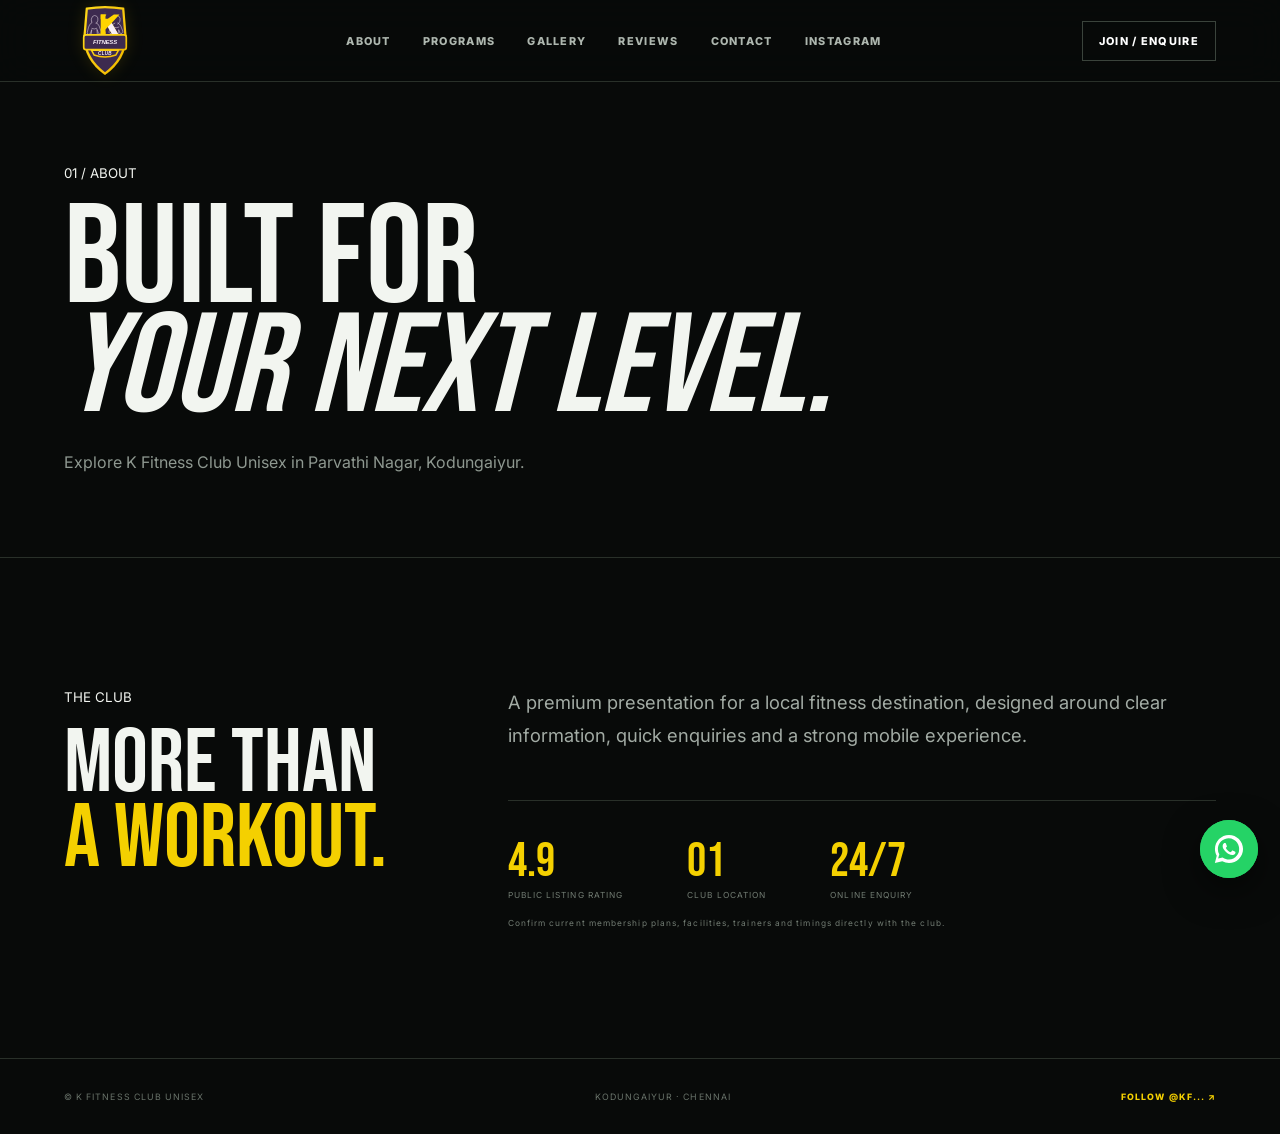
==== commit 4d2e8e75: "Replace floating button with WhatsApp SVG icon" ====
--- a/about.html
+++ b/about.html
@@ -1 +1 @@
-<!doctype html><html lang="en"><head><meta charset="utf-8"><meta name="viewport" content="width=device-width,initial-scale=1"><title>About | K Fitness Club Unisex</title><link rel="preconnect" href="https://fonts.googleapis.com"><link rel="preconnect" href="https://fonts.gstatic.com" crossorigin><link href="https://fonts.googleapis.com/css2?family=Bebas+Neue&family=Inter:wght@400;500;600;700;800&display=swap" rel="stylesheet"><link rel="stylesheet" href="styles.css"></head><body><header class="nav"><a class="brand" href="index.html"><img class="brand-logo" src="logo.svg" alt="K Fitness Club Unisex"></a><nav><a href="about.html">ABOUT</a><a href="programs.html">PROGRAMS</a><a href="gallery.html">GALLERY</a><a href="reviews.html">REVIEWS</a><a href="contact.html">CONTACT</a><a href="https://www.instagram.com/kfitnessclub_kodungaiyur/?stkn=MW01eGYybTQ4b3J2Yw==" target="_blank" rel="noopener">INSTAGRAM</a></nav><a class="navcta" href="https://wa.me/919080584625?text=Hi%20K%20Fitness%20Club%2C%20I%27d%20like%20to%20know%20more.">JOIN / ENQUIRE</a><button class="menu">☰</button></header><div class="mobile"><a href="about.html">ABOUT</a><a href="programs.html">PROGRAMS</a><a href="gallery.html">GALLERY</a><a href="reviews.html">REVIEWS</a><a href="contact.html">CONTACT</a><a href="https://www.instagram.com/kfitnessclub_kodungaiyur/?stkn=MW01eGYybTQ4b3J2Yw==" target="_blank" rel="noopener">INSTAGRAM ↗</a></div><main><section class="inner-hero"><small>01 / ABOUT</small><h1>BUILT FOR<br><em>YOUR NEXT LEVEL.</em></h1><p>Explore K Fitness Club Unisex in Parvathi Nagar, Kodungaiyur.</p></section><section class="section about"><div><small>THE CLUB</small><h2>MORE THAN<br><em>A WORKOUT.</em></h2></div><div><p class="lead">A premium presentation for a local fitness destination, designed around clear information, quick enquiries and a strong mobile experience.</p><div class="stats"><div><b>4.9</b><span>PUBLIC LISTING RATING</span></div><div><b>01</b><span>CLUB LOCATION</span></div><div><b>24/7</b><span>ONLINE ENQUIRY</span></div></div><p class="note">Confirm current membership plans, facilities, trainers and timings directly with the club.</p></div></section></main><footer><span>© K FITNESS CLUB UNISEX</span><span>KODUNGAIYUR · CHENNAI</span><a class="footer-insta" href="https://www.instagram.com/kfitnessclub_kodungaiyur/?stkn=MW01eGYybTQ4b3J2Yw==" target="_blank" rel="noopener">FOLLOW @KF... ↗</a></footer><a class="wa" href="https://wa.me/919080584625?text=Hi%20K%20Fitness%20Club%2C%20I%27d%20like%20to%20know%20more.">⌕</a><script src="script.js"></script></body></html>+<!doctype html><html lang="en"><head><meta charset="utf-8"><meta name="viewport" content="width=device-width,initial-scale=1"><title>About | K Fitness Club Unisex</title><link rel="preconnect" href="https://fonts.googleapis.com"><link rel="preconnect" href="https://fonts.gstatic.com" crossorigin><link href="https://fonts.googleapis.com/css2?family=Bebas+Neue&family=Inter:wght@400;500;600;700;800&display=swap" rel="stylesheet"><link rel="stylesheet" href="styles.css"></head><body><header class="nav"><a class="brand" href="index.html"><img class="brand-logo" src="logo.svg" alt="K Fitness Club Unisex"></a><nav><a href="about.html">ABOUT</a><a href="programs.html">PROGRAMS</a><a href="gallery.html">GALLERY</a><a href="reviews.html">REVIEWS</a><a href="contact.html">CONTACT</a><a href="https://www.instagram.com/kfitnessclub_kodungaiyur/?stkn=MW01eGYybTQ4b3J2Yw==" target="_blank" rel="noopener">INSTAGRAM</a></nav><a class="navcta" href="https://wa.me/919080584625?text=Hi%20K%20Fitness%20Club%2C%20I%27d%20like%20to%20know%20more.">JOIN / ENQUIRE</a><button class="menu">☰</button></header><div class="mobile"><a href="about.html">ABOUT</a><a href="programs.html">PROGRAMS</a><a href="gallery.html">GALLERY</a><a href="reviews.html">REVIEWS</a><a href="contact.html">CONTACT</a><a href="https://www.instagram.com/kfitnessclub_kodungaiyur/?stkn=MW01eGYybTQ4b3J2Yw==" target="_blank" rel="noopener">INSTAGRAM ↗</a></div><main><section class="inner-hero"><small>01 / ABOUT</small><h1>BUILT FOR<br><em>YOUR NEXT LEVEL.</em></h1><p>Explore K Fitness Club Unisex in Parvathi Nagar, Kodungaiyur.</p></section><section class="section about"><div><small>THE CLUB</small><h2>MORE THAN<br><em>A WORKOUT.</em></h2></div><div><p class="lead">A premium presentation for a local fitness destination, designed around clear information, quick enquiries and a strong mobile experience.</p><div class="stats"><div><b>4.9</b><span>PUBLIC LISTING RATING</span></div><div><b>01</b><span>CLUB LOCATION</span></div><div><b>24/7</b><span>ONLINE ENQUIRY</span></div></div><p class="note">Confirm current membership plans, facilities, trainers and timings directly with the club.</p></div></section></main><footer><span>© K FITNESS CLUB UNISEX</span><span>KODUNGAIYUR · CHENNAI</span><a class="footer-insta" href="https://www.instagram.com/kfitnessclub_kodungaiyur/?stkn=MW01eGYybTQ4b3J2Yw==" target="_blank" rel="noopener">FOLLOW @KF... ↗</a></footer><a class="wa" href="https://wa.me/919080584625?text=Hi%20K%20Fitness%20Club%2C%20I%27d%20like%20to%20know%20more." aria-label="WhatsApp"><img src="whatsapp.svg" alt="WhatsApp"></a><script src="script.js"></script></body></html>
--- a/styles.css
+++ b/styles.css
@@ -1 +1 @@
-*{box-sizing:border-box;margin:0;padding:0}html{scroll-behavior:smooth}body{background:#080a09;color:#f2f5f0;font-family:Inter,sans-serif;overflow-x:hidden}.nav{height:82px;padding:0 5vw;display:flex;align-items:center;justify-content:space-between;border-bottom:1px solid #293029;position:fixed;inset:0 0 auto;z-index:10;background:#080a09dd;backdrop-filter:blur(18px)}.brand{display:flex;align-items:center;text-decoration:none;color:#fff}.brand-logo{width:185px;height:auto;display:block}.brand b{font:2.5rem/1 'Bebas Neue';color:#f4d000}.brand span{font-size:.9rem;line-height:.8}.brand small{display:block;font-size:.45rem;letter-spacing:.2em;color:#7e887f;margin-top:4px}.nav nav{display:flex;gap:2rem}.nav nav a,.navcta{font-size:.68rem;font-weight:800;letter-spacing:.12em;text-decoration:none;color:#aeb7af}.nav nav a:hover{color:#f4d000}.navcta{border:1px solid #3a433b;padding:12px 16px;color:#fff}.menu{display:none;background:none;border:0;color:#fff;font-size:1.5rem}.hero{min-height:100vh;padding:140px 5vw 70px;display:grid;grid-template-columns:1fr 1fr;gap:5vw;align-items:center}.copy small,.section>small,.top small{font-size:.57rem;letter-spacing:.22em;color:#7e897f;font-weight:800}.copy h1{font:clamp(5.5rem,11vw,11rem)/.76 'Bebas Neue';margin:1.3rem 0}.copy em,h2 em,.gallery em,.statement em{color:#f4d000;font-style:normal}.copy p,.lead,.contact p{color:#a2aba4;line-height:1.8}.actions{display:flex;gap:12px;margin-top:2rem;flex-wrap:wrap}.primary,.outline{display:inline-flex;justify-content:center;padding:15px 19px;text-decoration:none;font-size:.68rem;font-weight:800;letter-spacing:.1em}.primary{background:#f4d000;color:#080a09}.outline{border:1px solid #3b443d;color:#eef2ed}.heroimg{height:72vh;min-height:500px;position:relative;overflow:hidden}.heroimg img{width:100%;height:100%;object-fit:cover;filter:contrast(1.08) saturate(.75)}.rating{position:absolute;left:22px;bottom:22px;background:#f4d000;color:#080a09;padding:14px 17px;display:flex;gap:12px;align-items:center}.rating b{font-size:2rem}.rating span{font-size:.5rem;font-weight:800;letter-spacing:.12em}.ticker{padding:20px 5vw;border-block:1px solid #293029;display:flex;justify-content:space-around;color:#707a71;font-size:.66rem;font-weight:800;letter-spacing:.2em}.ticker span:first-child{color:#f4d000}.section{padding:10vw 5vw}.about{display:grid;grid-template-columns:.65fr 1.35fr;gap:8vw}.about h2,.top h2,.contact h2{font:clamp(4rem,7vw,7.5rem)/.84 'Bebas Neue';margin:1.3rem 0 2rem}.lead{font-size:1.15rem;max-width:760px}.stats{display:flex;gap:5vw;border-top:1px solid #293029;margin-top:3rem;padding-top:2rem}.stats div{display:flex;flex-direction:column}.stats b{font:3rem 'Bebas Neue';color:#f4d000}.stats span,.note{font-size:.52rem;letter-spacing:.13em;color:#727c73}.note{line-height:1.7;margin-top:1rem}.dark{background:#101411}.top{display:flex;justify-content:space-between;align-items:end;margin-bottom:4rem}.top h2{text-align:right;margin:0}.grid{display:grid;grid-template-columns:repeat(4,1fr);border-top:1px solid #293029}.grid article{padding:2rem 1.5rem 2.5rem;border-right:1px solid #293029;min-height:290px;display:flex;flex-direction:column}.grid article:last-child{border:0}.grid article>b{color:#f4d000;font-size:.6rem}.grid h3{font-size:1.1rem;line-height:1.05;margin:3rem 0 1rem}.grid p{font-size:.82rem;line-height:1.7;color:#89938b}.grid a{margin-top:auto;color:#f4d000;text-decoration:none;font-size:.58rem;font-weight:800;letter-spacing:.12em}.gallery{margin-top:2.5rem;display:grid;grid-template-columns:1.1fr .9fr .9fr;gap:12px}.gallery img{width:100%;height:350px;object-fit:cover}.gallery .tall{height:550px;grid-row:span 2}.gallery div{background:#f4d000;color:#080a09;min-height:188px;padding:2rem;font:3.2rem/.84 'Bebas Neue';display:flex;flex-direction:column;justify-content:end}.gallery div em{color:#080a09}.statement{padding:10vw 5vw;background:#151a16;text-align:center}.statement>span{font:5rem Georgia;color:#f4d000}.statement h2{font:clamp(4rem,8vw,8rem)/.8 'Bebas Neue';margin:1rem 0 2rem}.statement small{font-size:.53rem;letter-spacing:.2em;color:#7a847b}.contact{display:grid;grid-template-columns:1fr .7fr;gap:8vw;align-items:end}.contact h2{margin:1.3rem 0 1.5rem}.card{border:1px solid #333b34;padding:2rem;display:flex;flex-direction:column;gap:1rem}.card small{font-size:.55rem;letter-spacing:.18em;color:#7b867d}.phone{font-size:1.4rem;font-weight:800;text-decoration:none;color:#f2f5f0}.card .primary{margin-top:1rem}.card a{width:100%}footer{border-top:1px solid #293029;padding:2rem 5vw;display:flex;justify-content:space-between;align-items:center;color:#69736a;font-size:.55rem;letter-spacing:.12em}.wa{position:fixed;right:22px;bottom:22px;width:58px;height:58px;border-radius:50%;display:grid;place-items:center;background:#25d366;color:#fff;text-decoration:none;font-size:1.6rem;z-index:20;box-shadow:0 12px 35px #0008}.mobile{display:none}@media(max-width:900px){.nav nav,.navcta{display:none}.menu{display:block}.hero{grid-template-columns:1fr;padding-top:125px}.heroimg{height:55vh}.about,.contact{grid-template-columns:1fr;gap:3rem}.grid{grid-template-columns:1fr 1fr}.grid article{border-bottom:1px solid #293029}.gallery{grid-template-columns:1fr 1fr}.gallery .tall{height:350px;grid-row:auto}.gallery div{grid-column:span 2}.mobile{position:fixed;inset:82px 0 0;background:#080a09;z-index:9;padding:35px 5vw;display:flex;flex-direction:column;gap:1.5rem;transform:translateX(100%);transition:.3s}.mobile.open{transform:none}.mobile a{font:3.5rem 'Bebas Neue';text-decoration:none;color:#fff}}@media(max-width:560px){.nav{height:72px}.hero{padding:105px 5vw 65px;display:block}.copy h1{font-size:5.5rem}.heroimg{margin-top:2.5rem;height:58vh}.actions a{width:100%}.ticker{justify-content:flex-start;gap:15px;overflow:hidden;white-space:nowrap}.ticker span:nth-of-type(n+3){display:none}.section{padding:18vw 5vw}.about h2,.top h2,.contact h2{font-size:4.2rem}.top{display:block}.top h2{text-align:left;margin-top:1rem}.stats{gap:1.5rem}.stats b{font-size:2.4rem}.grid{grid-template-columns:1fr}.grid article{border-right:0}.gallery{grid-template-columns:1fr}.gallery img,.gallery .tall{height:320px}.gallery div{grid-column:auto;min-height:220px}.statement h2{font-size:4.5rem}footer{flex-direction:column;gap:1rem;align-items:flex-start}.wa{right:16px;bottom:16px;width:54px;height:54px}}.reviews-section{background:#0c0f0d}.review-head{display:flex;justify-content:space-between;align-items:center;border-block:1px solid #293029;padding:2rem 0;margin-bottom:1.5rem}.review-head div{display:flex;align-items:center;gap:1rem;flex-wrap:wrap}.review-head strong{font:4rem 'Bebas Neue';color:#f4d000}.review-head span{color:#f4d000;letter-spacing:.15em}.review-head small{font-size:.52rem;letter-spacing:.13em;color:#727c73}.review-grid{display:grid;grid-template-columns:repeat(3,1fr);gap:14px}.review-card{background:#151a16;border:1px solid #293029;padding:1.8rem;min-height:220px;display:flex;flex-direction:column}.review-stars{color:#f4d000;letter-spacing:.1em}.review-stars span{color:#4b554d}.review-card p{color:#dce2dd;line-height:1.7;margin:1.3rem 0 1.5rem}.review-card b{font-size:.75rem}.review-card small{color:#68736a;font-size:.48rem;letter-spacing:.14em;margin-top:.35rem}.review-add{margin-top:2rem;border:1px solid #293029;padding:2rem;display:grid;grid-template-columns:1fr 1fr;gap:3rem}.review-add h3{font:3rem 'Bebas Neue';margin:1rem 0}.review-add p{color:#7f8981;line-height:1.7;font-size:.8rem}.review-add form{display:flex;flex-direction:column;gap:10px}.review-add input,.review-add select,.review-add textarea{background:#080a09;border:1px solid #343d35;color:#fff;padding:14px;font:inherit}.review-add textarea{min-height:110px;resize:vertical}.review-add .primary{border:0;cursor:pointer}.mobile a[href="#reviews"]{display:block}@media(max-width:900px){.review-grid{grid-template-columns:1fr 1fr}.review-add{grid-template-columns:1fr}}@media(max-width:560px){.review-head{align-items:flex-start;flex-direction:column;gap:1.5rem}.review-head .outline{width:100%}.review-grid{grid-template-columns:1fr}.review-add{padding:1.3rem}.review-add h3{font-size:2.7rem}}.gallery-grid{display:grid;grid-template-columns:1.2fr .8fr .8fr;gap:12px}.photo{border:0;padding:0;background:#111;cursor:pointer;overflow:hidden;height:300px}.photo:first-child{height:520px;grid-row:span 2}.photo img{width:100%;height:100%;object-fit:cover;transition:transform .6s,filter .6s;filter:saturate(.8)}.photo:hover img{transform:scale(1.05);filter:saturate(1.05)}.gallery-statement{background:#f4d000;color:#080a09;min-height:188px;padding:2rem;font:3.2rem/.84 'Bebas Neue';display:flex;flex-direction:column;justify-content:end}.gallery-statement em{color:#080a09}.gallery-tools{margin-top:18px;border:1px solid #293029;padding:1.2rem 1.4rem;display:flex;justify-content:space-between;align-items:center;gap:20px}.gallery-tools small{font-size:.5rem;letter-spacing:.15em;color:#7b857d}.gallery-tools p{font-size:.75rem;color:#7d887f;margin-top:6px}.upload-btn{background:#f4d000;color:#080a09;padding:13px 17px;font-size:.62rem;font-weight:800;letter-spacing:.1em;cursor:pointer;white-space:nowrap}.uploaded-gallery{display:grid;grid-template-columns:repeat(4,1fr);gap:12px;margin-top:12px}.uploaded-gallery img{width:100%;height:190px;object-fit:cover;cursor:pointer}.lightbox{position:fixed;inset:0;background:#000e;z-index:100;display:none;place-items:center;padding:30px}.lightbox.open{display:grid}.lightbox img{max-width:95vw;max-height:88vh;object-fit:contain}.lightbox button{position:absolute;top:20px;right:25px;background:none;border:0;color:#fff;font-size:2rem;cursor:pointer}@media(max-width:900px){.gallery-grid{grid-template-columns:1fr 1fr}.photo:first-child{height:350px;grid-row:auto}.gallery-statement{grid-column:span 2}.uploaded-gallery{grid-template-columns:repeat(3,1fr)}}@media(max-width:560px){.gallery-grid{grid-template-columns:1fr}.gallery-statement{grid-column:auto;min-height:220px}.photo,.photo:first-child{height:320px}.gallery-tools{flex-direction:column;align-items:stretch}.upload-btn{text-align:center}.uploaded-gallery{grid-template-columns:1fr 1fr}.uploaded-gallery img{height:150px}}.review-summary{display:grid;grid-template-columns:.8fr 1fr 1.1fr;gap:2rem;border-block:1px solid #293029;padding:2rem 0;margin-bottom:1.5rem;align-items:center}.score-box{display:flex;flex-direction:column}.score-box strong{font:5rem/.8 'Bebas Neue';color:#f4d000}.score-box span{color:#f4d000;letter-spacing:.16em;margin:10px 0}.score-box small{font-size:.5rem;letter-spacing:.12em;color:#727c73}.bar-box{display:flex;flex-direction:column;gap:7px}.bar-box div{display:grid;grid-template-columns:12px 1fr;gap:8px;align-items:center;font-size:.55rem;color:#7b857d}.bar-box i{height:5px;background:#293029;display:block;overflow:hidden}.bar-box b{height:100%;background:#f4d000;display:block}.review-actions{display:flex;flex-direction:column;gap:9px}.review-actions a{width:100%;text-align:center}.review-card{position:relative}.review-card:before{content:'“';position:absolute;right:16px;top:8px;color:#293029;font:4rem Georgia}@media(max-width:900px){.review-summary{grid-template-columns:1fr 1fr}.review-actions{grid-column:span 2;flex-direction:row}.review-actions a{flex:1}}@media(max-width:560px){.review-summary{grid-template-columns:1fr}.review-actions{grid-column:auto;flex-direction:column}}.inner-hero{min-height:62vh;padding:160px 5vw 80px;display:flex;flex-direction:column;justify-content:end;border-bottom:1px solid #293029}.inner-hero h1{font:clamp(5rem,11vw,11rem)/.78 'Bebas Neue';margin:1.5rem 0}.inner-hero p{color:#8e9890;max-width:600px;line-height:1.8}.page-link{margin-top:18px}.nav nav a{white-space:nowrap}@media(max-width:1100px){.nav nav{gap:1rem}.nav nav a{font-size:.55rem}}.brand-logo{filter:drop-shadow(0 0 8px #f4d00022)}.primary{background:#f4d000;color:#080a09}.outline:hover{border-color:#f4d000;color:#f4d000}.nav nav a:hover{color:#f4d000}.rating{background:#f4d000}.stats b{color:#f4d000}.grid article>b,.grid a{color:#f4d000}.gallery-statement{background:#f4d000}.score-box strong,.score-box span,.bar-box b{color:#f4d000}.review-stars{color:#f4d000}.review-actions .primary{background:#f4d000}@media(max-width:560px){.brand-logo{width:145px}}/* Homepage showcase redesign */.nav .brand-logo{width:150px}.nav nav a.active{color:#f4d000}.showcase-hero{min-height:100vh;padding:110px 4.5vw 55px;display:grid;grid-template-columns:1fr 1.05fr;gap:2.5vw;align-items:stretch;background:#070807}.hero-copy{display:flex;flex-direction:column;justify-content:center;padding:4vw 0}.eyebrow,.section-kicker{font-size:.7rem;font-weight:800;letter-spacing:.28em;color:#c4c8c4}.eyebrow i{color:#f4d000;font-style:normal;margin:0 .5rem}.hero-copy h1{font:clamp(4.7rem,7.7vw,8.8rem)/.8 'Bebas Neue';margin:1.5rem 0 .8rem;letter-spacing:.01em}.hero-copy h1 span{color:#f4d000}.hero-copy h1 b{color:#fff;font-weight:400}.hero-copy h2{font-size:clamp(1.25rem,2vw,2.1rem);margin-bottom:1.2rem}.hero-copy p{max-width:640px;color:#a7aea8;line-height:1.8;font-size:.95rem}.hero-actions{display:flex;gap:14px;flex-wrap:wrap;margin-top:1.7rem}.hero-actions .primary span{font-size:1.2rem;margin-left:10px}.showcase-image{min-height:650px;position:relative;overflow:hidden;background:#121512}.showcase-image img{width:100%;height:100%;object-fit:cover;filter:brightness(.75) contrast(1.08) saturate(.85)}.image-overlay{position:absolute;inset:0;background:linear-gradient(90deg,#070807aa 0%,transparent 45%),linear-gradient(0deg,#070807cc,transparent 45%)}.image-caption{position:absolute;right:7%;bottom:9%;font:clamp(3rem,6vw,6.5rem)/.75 'Bebas Neue';text-align:right;color:#f4d000;text-shadow:0 5px 20px #0008}.image-caption b{display:block;color:#fff;font-weight:400;font-size:.58em}.hero-stats{display:grid;grid-template-columns:repeat(4,1fr);gap:1px;margin-top:3rem;border-top:1px solid #293029}.hero-stats div{padding:1.2rem 1rem 0 0;border-right:1px solid #293029}.hero-stats div:last-child{border:0}.hero-stats strong{display:block;color:#f4d000;font:2.3rem 'Bebas Neue'}.hero-stats small{display:block;color:#7d877e;font-size:.47rem;line-height:1.35;letter-spacing:.11em;font-weight:800}.why-section{padding:7rem 4.5vw 6rem;background:#0c0e0d;text-align:center}.why-section h2{font-size:clamp(3rem,5vw,5.5rem);margin:1rem 0 .8rem}.why-section h2 em{color:#f4d000;font-style:normal}.yellow-line{width:48px;height:4px;background:#f4d000;margin:0 auto 4rem}.why-grid{display:grid;grid-template-columns:repeat(5,1fr);max-width:1400px;margin:auto}.why-grid article{padding:1.2rem 1.5rem;border-right:1px solid #293029}.why-grid article:last-child{border:0}.icon{font-size:2rem;color:#f4d000;height:45px}.why-grid h3{font-size:.95rem;margin:1rem 0 .7rem}.why-grid p{font-size:.72rem;line-height:1.7;color:#8b958d}.home-cta{padding:7rem 4.5vw;display:flex;justify-content:space-between;align-items:end;background:#111411}.home-cta h2{font:clamp(3.8rem,6vw,6.5rem)/.8 'Bebas Neue';margin-top:1rem}.home-cta em{color:#f4d000;font-style:normal}@media(max-width:1100px){.showcase-hero{grid-template-columns:1fr}.showcase-image{min-height:520px}.why-grid{grid-template-columns:repeat(3,1fr)}.why-grid article:nth-child(3){border-right:0}.why-grid article{border-bottom:1px solid #293029}.home-cta{gap:2rem}}@media(max-width:700px){.showcase-hero{padding:95px 5vw 45px}.hero-copy{padding:2rem 0}.hero-copy h1{font-size:5.2rem}.hero-stats{grid-template-columns:1fr 1fr}.showcase-image{min-height:430px}.why-section{padding:5rem 5vw}.why-grid{grid-template-columns:1fr}.why-grid article,.why-grid article:nth-child(3){border-right:0;padding:1.6rem 0}.home-cta{display:block;padding:5rem 5vw}.home-cta .primary{margin-top:2rem;width:100%}}.nav .brand-logo{width:82px!important;max-width:82px;height:auto;max-height:70px;object-fit:contain;display:block}@media(max-width:700px){.nav .brand-logo{width:64px!important;max-width:64px;max-height:58px}}+*{box-sizing:border-box;margin:0;padding:0}html{scroll-behavior:smooth}body{background:#080a09;color:#f2f5f0;font-family:Inter,sans-serif;overflow-x:hidden}.nav{height:82px;padding:0 5vw;display:flex;align-items:center;justify-content:space-between;border-bottom:1px solid #293029;position:fixed;inset:0 0 auto;z-index:10;background:#080a09dd;backdrop-filter:blur(18px)}.brand{display:flex;align-items:center;text-decoration:none;color:#fff}.brand-logo{width:185px;height:auto;display:block}.brand b{font:2.5rem/1 'Bebas Neue';color:#f4d000}.brand span{font-size:.9rem;line-height:.8}.brand small{display:block;font-size:.45rem;letter-spacing:.2em;color:#7e887f;margin-top:4px}.nav nav{display:flex;gap:2rem}.nav nav a,.navcta{font-size:.68rem;font-weight:800;letter-spacing:.12em;text-decoration:none;color:#aeb7af}.nav nav a:hover{color:#f4d000}.navcta{border:1px solid #3a433b;padding:12px 16px;color:#fff}.menu{display:none;background:none;border:0;color:#fff;font-size:1.5rem}.hero{min-height:100vh;padding:140px 5vw 70px;display:grid;grid-template-columns:1fr 1fr;gap:5vw;align-items:center}.copy small,.section>small,.top small{font-size:.57rem;letter-spacing:.22em;color:#7e897f;font-weight:800}.copy h1{font:clamp(5.5rem,11vw,11rem)/.76 'Bebas Neue';margin:1.3rem 0}.copy em,h2 em,.gallery em,.statement em{color:#f4d000;font-style:normal}.copy p,.lead,.contact p{color:#a2aba4;line-height:1.8}.actions{display:flex;gap:12px;margin-top:2rem;flex-wrap:wrap}.primary,.outline{display:inline-flex;justify-content:center;padding:15px 19px;text-decoration:none;font-size:.68rem;font-weight:800;letter-spacing:.1em}.primary{background:#f4d000;color:#080a09}.outline{border:1px solid #3b443d;color:#eef2ed}.heroimg{height:72vh;min-height:500px;position:relative;overflow:hidden}.heroimg img{width:100%;height:100%;object-fit:cover;filter:contrast(1.08) saturate(.75)}.rating{position:absolute;left:22px;bottom:22px;background:#f4d000;color:#080a09;padding:14px 17px;display:flex;gap:12px;align-items:center}.rating b{font-size:2rem}.rating span{font-size:.5rem;font-weight:800;letter-spacing:.12em}.ticker{padding:20px 5vw;border-block:1px solid #293029;display:flex;justify-content:space-around;color:#707a71;font-size:.66rem;font-weight:800;letter-spacing:.2em}.ticker span:first-child{color:#f4d000}.section{padding:10vw 5vw}.about{display:grid;grid-template-columns:.65fr 1.35fr;gap:8vw}.about h2,.top h2,.contact h2{font:clamp(4rem,7vw,7.5rem)/.84 'Bebas Neue';margin:1.3rem 0 2rem}.lead{font-size:1.15rem;max-width:760px}.stats{display:flex;gap:5vw;border-top:1px solid #293029;margin-top:3rem;padding-top:2rem}.stats div{display:flex;flex-direction:column}.stats b{font:3rem 'Bebas Neue';color:#f4d000}.stats span,.note{font-size:.52rem;letter-spacing:.13em;color:#727c73}.note{line-height:1.7;margin-top:1rem}.dark{background:#101411}.top{display:flex;justify-content:space-between;align-items:end;margin-bottom:4rem}.top h2{text-align:right;margin:0}.grid{display:grid;grid-template-columns:repeat(4,1fr);border-top:1px solid #293029}.grid article{padding:2rem 1.5rem 2.5rem;border-right:1px solid #293029;min-height:290px;display:flex;flex-direction:column}.grid article:last-child{border:0}.grid article>b{color:#f4d000;font-size:.6rem}.grid h3{font-size:1.1rem;line-height:1.05;margin:3rem 0 1rem}.grid p{font-size:.82rem;line-height:1.7;color:#89938b}.grid a{margin-top:auto;color:#f4d000;text-decoration:none;font-size:.58rem;font-weight:800;letter-spacing:.12em}.gallery{margin-top:2.5rem;display:grid;grid-template-columns:1.1fr .9fr .9fr;gap:12px}.gallery img{width:100%;height:350px;object-fit:cover}.gallery .tall{height:550px;grid-row:span 2}.gallery div{background:#f4d000;color:#080a09;min-height:188px;padding:2rem;font:3.2rem/.84 'Bebas Neue';display:flex;flex-direction:column;justify-content:end}.gallery div em{color:#080a09}.statement{padding:10vw 5vw;background:#151a16;text-align:center}.statement>span{font:5rem Georgia;color:#f4d000}.statement h2{font:clamp(4rem,8vw,8rem)/.8 'Bebas Neue';margin:1rem 0 2rem}.statement small{font-size:.53rem;letter-spacing:.2em;color:#7a847b}.contact{display:grid;grid-template-columns:1fr .7fr;gap:8vw;align-items:end}.contact h2{margin:1.3rem 0 1.5rem}.card{border:1px solid #333b34;padding:2rem;display:flex;flex-direction:column;gap:1rem}.card small{font-size:.55rem;letter-spacing:.18em;color:#7b867d}.phone{font-size:1.4rem;font-weight:800;text-decoration:none;color:#f2f5f0}.card .primary{margin-top:1rem}.card a{width:100%}footer{border-top:1px solid #293029;padding:2rem 5vw;display:flex;justify-content:space-between;align-items:center;color:#69736a;font-size:.55rem;letter-spacing:.12em}.wa{position:fixed;right:22px;bottom:22px;width:58px;height:58px;border-radius:50%;display:grid;place-items:center;background:#25d366;color:#fff;text-decoration:none;font-size:1.6rem;z-index:20;box-shadow:0 12px 35px #0008}.mobile{display:none}@media(max-width:900px){.nav nav,.navcta{display:none}.menu{display:block}.hero{grid-template-columns:1fr;padding-top:125px}.heroimg{height:55vh}.about,.contact{grid-template-columns:1fr;gap:3rem}.grid{grid-template-columns:1fr 1fr}.grid article{border-bottom:1px solid #293029}.gallery{grid-template-columns:1fr 1fr}.gallery .tall{height:350px;grid-row:auto}.gallery div{grid-column:span 2}.mobile{position:fixed;inset:82px 0 0;background:#080a09;z-index:9;padding:35px 5vw;display:flex;flex-direction:column;gap:1.5rem;transform:translateX(100%);transition:.3s}.mobile.open{transform:none}.mobile a{font:3.5rem 'Bebas Neue';text-decoration:none;color:#fff}}@media(max-width:560px){.nav{height:72px}.hero{padding:105px 5vw 65px;display:block}.copy h1{font-size:5.5rem}.heroimg{margin-top:2.5rem;height:58vh}.actions a{width:100%}.ticker{justify-content:flex-start;gap:15px;overflow:hidden;white-space:nowrap}.ticker span:nth-of-type(n+3){display:none}.section{padding:18vw 5vw}.about h2,.top h2,.contact h2{font-size:4.2rem}.top{display:block}.top h2{text-align:left;margin-top:1rem}.stats{gap:1.5rem}.stats b{font-size:2.4rem}.grid{grid-template-columns:1fr}.grid article{border-right:0}.gallery{grid-template-columns:1fr}.gallery img,.gallery .tall{height:320px}.gallery div{grid-column:auto;min-height:220px}.statement h2{font-size:4.5rem}footer{flex-direction:column;gap:1rem;align-items:flex-start}.wa{right:16px;bottom:16px;width:54px;height:54px}}.reviews-section{background:#0c0f0d}.review-head{display:flex;justify-content:space-between;align-items:center;border-block:1px solid #293029;padding:2rem 0;margin-bottom:1.5rem}.review-head div{display:flex;align-items:center;gap:1rem;flex-wrap:wrap}.review-head strong{font:4rem 'Bebas Neue';color:#f4d000}.review-head span{color:#f4d000;letter-spacing:.15em}.review-head small{font-size:.52rem;letter-spacing:.13em;color:#727c73}.review-grid{display:grid;grid-template-columns:repeat(3,1fr);gap:14px}.review-card{background:#151a16;border:1px solid #293029;padding:1.8rem;min-height:220px;display:flex;flex-direction:column}.review-stars{color:#f4d000;letter-spacing:.1em}.review-stars span{color:#4b554d}.review-card p{color:#dce2dd;line-height:1.7;margin:1.3rem 0 1.5rem}.review-card b{font-size:.75rem}.review-card small{color:#68736a;font-size:.48rem;letter-spacing:.14em;margin-top:.35rem}.review-add{margin-top:2rem;border:1px solid #293029;padding:2rem;display:grid;grid-template-columns:1fr 1fr;gap:3rem}.review-add h3{font:3rem 'Bebas Neue';margin:1rem 0}.review-add p{color:#7f8981;line-height:1.7;font-size:.8rem}.review-add form{display:flex;flex-direction:column;gap:10px}.review-add input,.review-add select,.review-add textarea{background:#080a09;border:1px solid #343d35;color:#fff;padding:14px;font:inherit}.review-add textarea{min-height:110px;resize:vertical}.review-add .primary{border:0;cursor:pointer}.mobile a[href="#reviews"]{display:block}@media(max-width:900px){.review-grid{grid-template-columns:1fr 1fr}.review-add{grid-template-columns:1fr}}@media(max-width:560px){.review-head{align-items:flex-start;flex-direction:column;gap:1.5rem}.review-head .outline{width:100%}.review-grid{grid-template-columns:1fr}.review-add{padding:1.3rem}.review-add h3{font-size:2.7rem}}.gallery-grid{display:grid;grid-template-columns:1.2fr .8fr .8fr;gap:12px}.photo{border:0;padding:0;background:#111;cursor:pointer;overflow:hidden;height:300px}.photo:first-child{height:520px;grid-row:span 2}.photo img{width:100%;height:100%;object-fit:cover;transition:transform .6s,filter .6s;filter:saturate(.8)}.photo:hover img{transform:scale(1.05);filter:saturate(1.05)}.gallery-statement{background:#f4d000;color:#080a09;min-height:188px;padding:2rem;font:3.2rem/.84 'Bebas Neue';display:flex;flex-direction:column;justify-content:end}.gallery-statement em{color:#080a09}.gallery-tools{margin-top:18px;border:1px solid #293029;padding:1.2rem 1.4rem;display:flex;justify-content:space-between;align-items:center;gap:20px}.gallery-tools small{font-size:.5rem;letter-spacing:.15em;color:#7b857d}.gallery-tools p{font-size:.75rem;color:#7d887f;margin-top:6px}.upload-btn{background:#f4d000;color:#080a09;padding:13px 17px;font-size:.62rem;font-weight:800;letter-spacing:.1em;cursor:pointer;white-space:nowrap}.uploaded-gallery{display:grid;grid-template-columns:repeat(4,1fr);gap:12px;margin-top:12px}.uploaded-gallery img{width:100%;height:190px;object-fit:cover;cursor:pointer}.lightbox{position:fixed;inset:0;background:#000e;z-index:100;display:none;place-items:center;padding:30px}.lightbox.open{display:grid}.lightbox img{max-width:95vw;max-height:88vh;object-fit:contain}.lightbox button{position:absolute;top:20px;right:25px;background:none;border:0;color:#fff;font-size:2rem;cursor:pointer}@media(max-width:900px){.gallery-grid{grid-template-columns:1fr 1fr}.photo:first-child{height:350px;grid-row:auto}.gallery-statement{grid-column:span 2}.uploaded-gallery{grid-template-columns:repeat(3,1fr)}}@media(max-width:560px){.gallery-grid{grid-template-columns:1fr}.gallery-statement{grid-column:auto;min-height:220px}.photo,.photo:first-child{height:320px}.gallery-tools{flex-direction:column;align-items:stretch}.upload-btn{text-align:center}.uploaded-gallery{grid-template-columns:1fr 1fr}.uploaded-gallery img{height:150px}}.review-summary{display:grid;grid-template-columns:.8fr 1fr 1.1fr;gap:2rem;border-block:1px solid #293029;padding:2rem 0;margin-bottom:1.5rem;align-items:center}.score-box{display:flex;flex-direction:column}.score-box strong{font:5rem/.8 'Bebas Neue';color:#f4d000}.score-box span{color:#f4d000;letter-spacing:.16em;margin:10px 0}.score-box small{font-size:.5rem;letter-spacing:.12em;color:#727c73}.bar-box{display:flex;flex-direction:column;gap:7px}.bar-box div{display:grid;grid-template-columns:12px 1fr;gap:8px;align-items:center;font-size:.55rem;color:#7b857d}.bar-box i{height:5px;background:#293029;display:block;overflow:hidden}.bar-box b{height:100%;background:#f4d000;display:block}.review-actions{display:flex;flex-direction:column;gap:9px}.review-actions a{width:100%;text-align:center}.review-card{position:relative}.review-card:before{content:'“';position:absolute;right:16px;top:8px;color:#293029;font:4rem Georgia}@media(max-width:900px){.review-summary{grid-template-columns:1fr 1fr}.review-actions{grid-column:span 2;flex-direction:row}.review-actions a{flex:1}}@media(max-width:560px){.review-summary{grid-template-columns:1fr}.review-actions{grid-column:auto;flex-direction:column}}.inner-hero{min-height:62vh;padding:160px 5vw 80px;display:flex;flex-direction:column;justify-content:end;border-bottom:1px solid #293029}.inner-hero h1{font:clamp(5rem,11vw,11rem)/.78 'Bebas Neue';margin:1.5rem 0}.inner-hero p{color:#8e9890;max-width:600px;line-height:1.8}.page-link{margin-top:18px}.nav nav a{white-space:nowrap}@media(max-width:1100px){.nav nav{gap:1rem}.nav nav a{font-size:.55rem}}.brand-logo{filter:drop-shadow(0 0 8px #f4d00022)}.primary{background:#f4d000;color:#080a09}.outline:hover{border-color:#f4d000;color:#f4d000}.nav nav a:hover{color:#f4d000}.rating{background:#f4d000}.stats b{color:#f4d000}.grid article>b,.grid a{color:#f4d000}.gallery-statement{background:#f4d000}.score-box strong,.score-box span,.bar-box b{color:#f4d000}.review-stars{color:#f4d000}.review-actions .primary{background:#f4d000}@media(max-width:560px){.brand-logo{width:145px}}/* Homepage showcase redesign */.nav .brand-logo{width:150px}.nav nav a.active{color:#f4d000}.showcase-hero{min-height:100vh;padding:110px 4.5vw 55px;display:grid;grid-template-columns:1fr 1.05fr;gap:2.5vw;align-items:stretch;background:#070807}.hero-copy{display:flex;flex-direction:column;justify-content:center;padding:4vw 0}.eyebrow,.section-kicker{font-size:.7rem;font-weight:800;letter-spacing:.28em;color:#c4c8c4}.eyebrow i{color:#f4d000;font-style:normal;margin:0 .5rem}.hero-copy h1{font:clamp(4.7rem,7.7vw,8.8rem)/.8 'Bebas Neue';margin:1.5rem 0 .8rem;letter-spacing:.01em}.hero-copy h1 span{color:#f4d000}.hero-copy h1 b{color:#fff;font-weight:400}.hero-copy h2{font-size:clamp(1.25rem,2vw,2.1rem);margin-bottom:1.2rem}.hero-copy p{max-width:640px;color:#a7aea8;line-height:1.8;font-size:.95rem}.hero-actions{display:flex;gap:14px;flex-wrap:wrap;margin-top:1.7rem}.hero-actions .primary span{font-size:1.2rem;margin-left:10px}.showcase-image{min-height:650px;position:relative;overflow:hidden;background:#121512}.showcase-image img{width:100%;height:100%;object-fit:cover;filter:brightness(.75) contrast(1.08) saturate(.85)}.image-overlay{position:absolute;inset:0;background:linear-gradient(90deg,#070807aa 0%,transparent 45%),linear-gradient(0deg,#070807cc,transparent 45%)}.image-caption{position:absolute;right:7%;bottom:9%;font:clamp(3rem,6vw,6.5rem)/.75 'Bebas Neue';text-align:right;color:#f4d000;text-shadow:0 5px 20px #0008}.image-caption b{display:block;color:#fff;font-weight:400;font-size:.58em}.hero-stats{display:grid;grid-template-columns:repeat(4,1fr);gap:1px;margin-top:3rem;border-top:1px solid #293029}.hero-stats div{padding:1.2rem 1rem 0 0;border-right:1px solid #293029}.hero-stats div:last-child{border:0}.hero-stats strong{display:block;color:#f4d000;font:2.3rem 'Bebas Neue'}.hero-stats small{display:block;color:#7d877e;font-size:.47rem;line-height:1.35;letter-spacing:.11em;font-weight:800}.why-section{padding:7rem 4.5vw 6rem;background:#0c0e0d;text-align:center}.why-section h2{font-size:clamp(3rem,5vw,5.5rem);margin:1rem 0 .8rem}.why-section h2 em{color:#f4d000;font-style:normal}.yellow-line{width:48px;height:4px;background:#f4d000;margin:0 auto 4rem}.why-grid{display:grid;grid-template-columns:repeat(5,1fr);max-width:1400px;margin:auto}.why-grid article{padding:1.2rem 1.5rem;border-right:1px solid #293029}.why-grid article:last-child{border:0}.icon{font-size:2rem;color:#f4d000;height:45px}.why-grid h3{font-size:.95rem;margin:1rem 0 .7rem}.why-grid p{font-size:.72rem;line-height:1.7;color:#8b958d}.home-cta{padding:7rem 4.5vw;display:flex;justify-content:space-between;align-items:end;background:#111411}.home-cta h2{font:clamp(3.8rem,6vw,6.5rem)/.8 'Bebas Neue';margin-top:1rem}.home-cta em{color:#f4d000;font-style:normal}@media(max-width:1100px){.showcase-hero{grid-template-columns:1fr}.showcase-image{min-height:520px}.why-grid{grid-template-columns:repeat(3,1fr)}.why-grid article:nth-child(3){border-right:0}.why-grid article{border-bottom:1px solid #293029}.home-cta{gap:2rem}}@media(max-width:700px){.showcase-hero{padding:95px 5vw 45px}.hero-copy{padding:2rem 0}.hero-copy h1{font-size:5.2rem}.hero-stats{grid-template-columns:1fr 1fr}.showcase-image{min-height:430px}.why-section{padding:5rem 5vw}.why-grid{grid-template-columns:1fr}.why-grid article,.why-grid article:nth-child(3){border-right:0;padding:1.6rem 0}.home-cta{display:block;padding:5rem 5vw}.home-cta .primary{margin-top:2rem;width:100%}}.nav .brand-logo{width:82px!important;max-width:82px;height:auto;max-height:70px;object-fit:contain;display:block}@media(max-width:700px){.nav .brand-logo{width:64px!important;max-width:64px;max-height:58px}}.nav nav{align-items:center}.nav nav a{transition:color .2s ease}.footer-insta{color:#f4d000;text-decoration:none;font-size:.55rem;letter-spacing:.12em;font-weight:800}.mobile a{color:#fff}.mobile a:hover{color:#f4d000}
